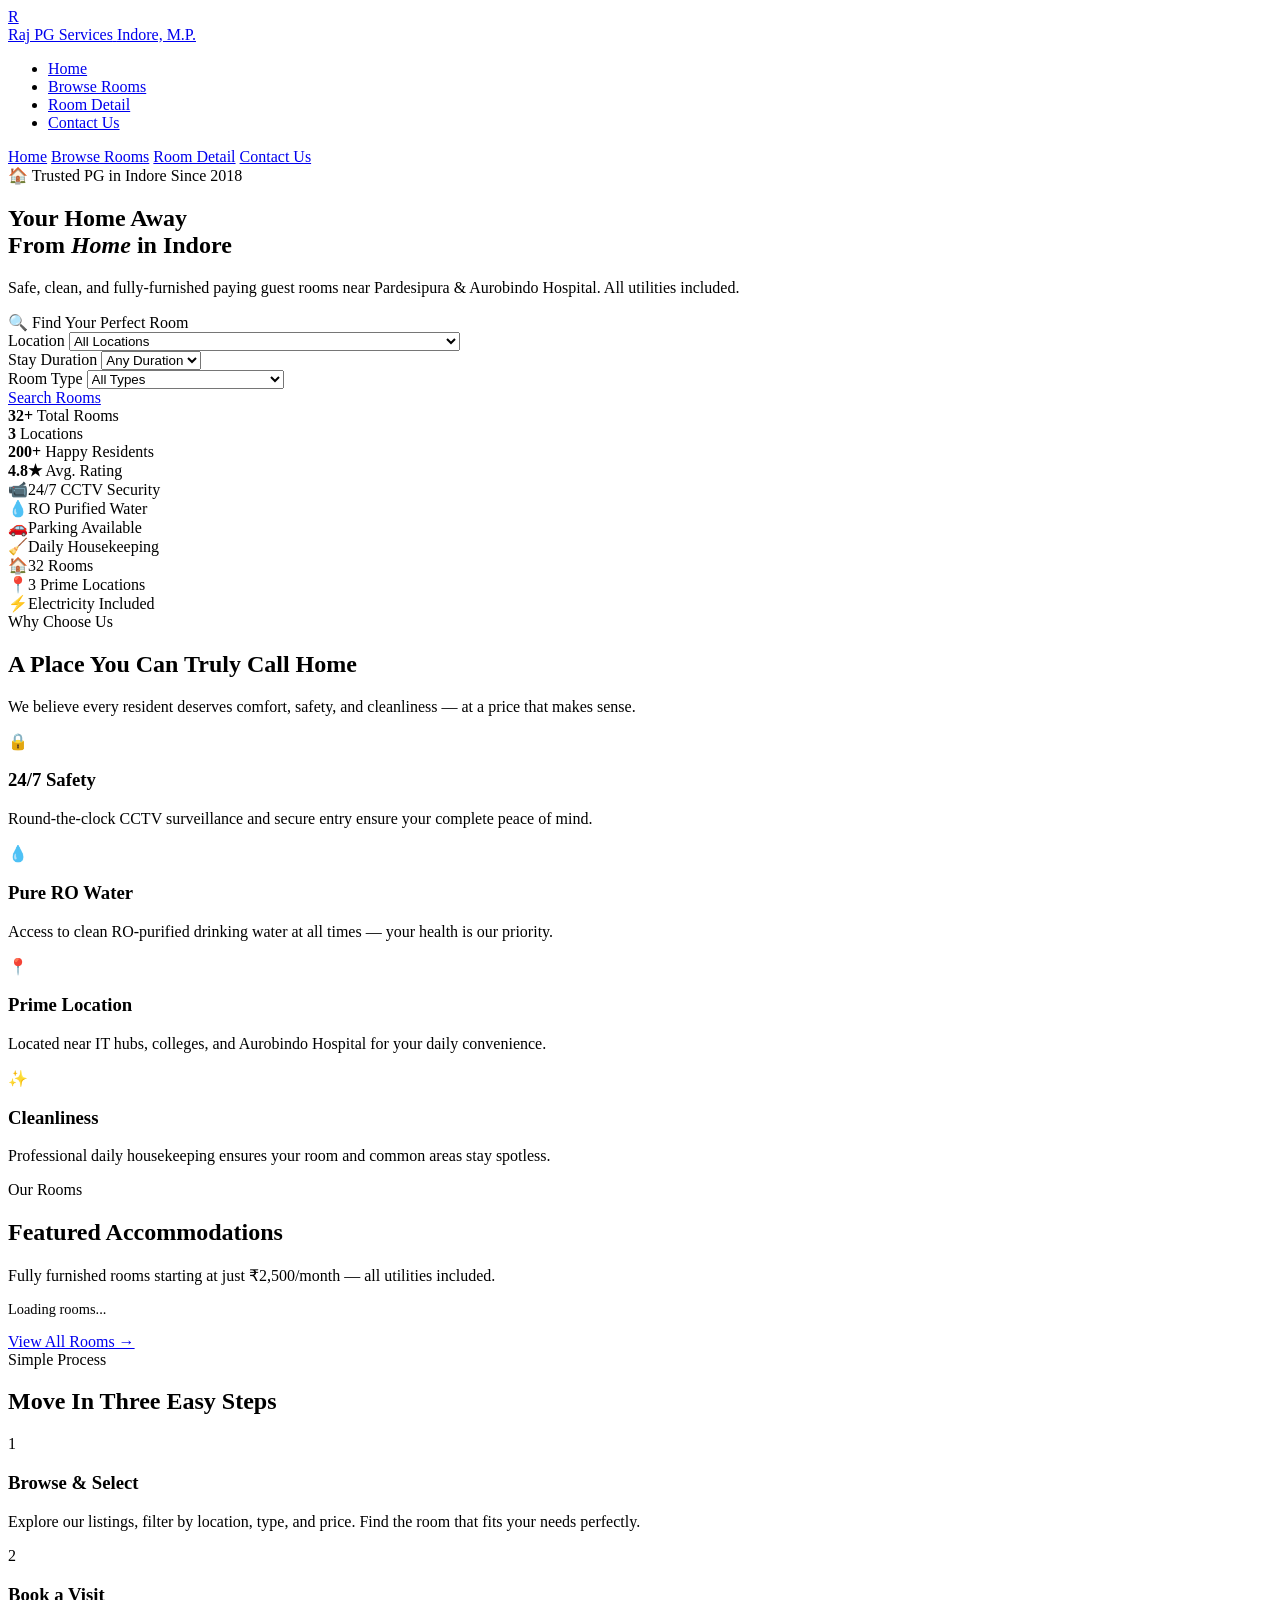
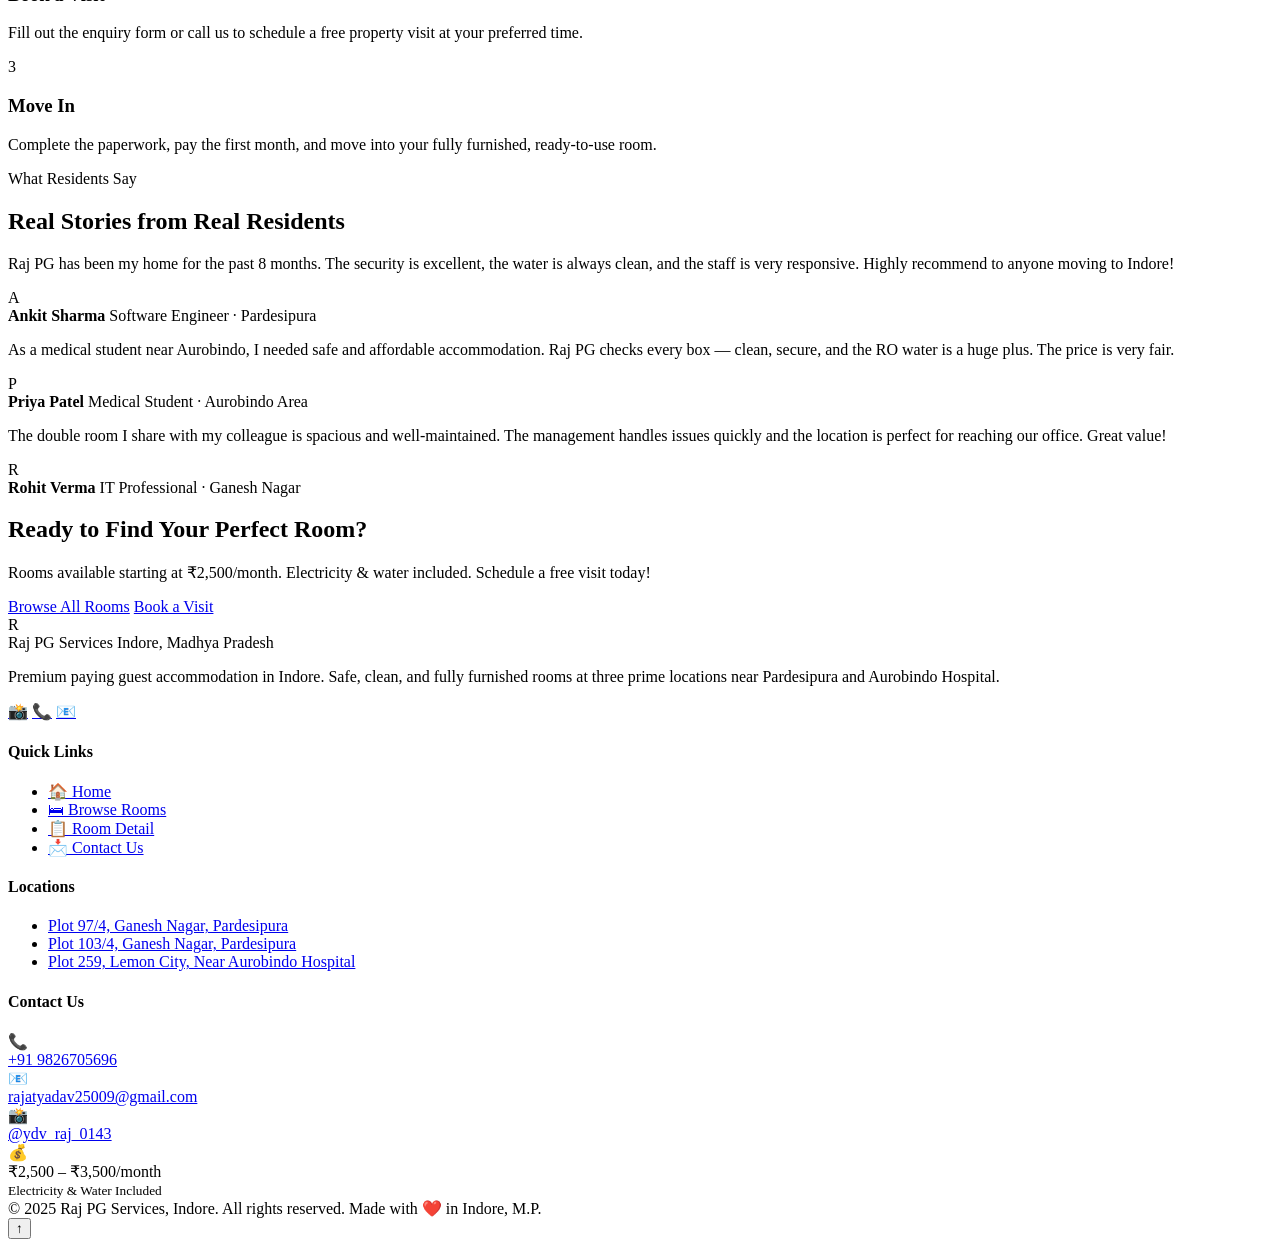
==== index.html @ 55266705 "Add files via upload" ====
<!DOCTYPE html>
<html lang="en">
<head>
  <meta charset="UTF-8">
  <meta name="viewport" content="width=device-width, initial-scale=1.0">
  <meta name="description" content="Raj PG Services — Premium Paying Guest Accommodation in Indore. Safe, clean, and affordable PG rooms near Pardesipura and Aurobindo Hospital. ₹2,500–₹3,500/month.">
  <title>Raj PG Services | Premium PG Accommodation in Indore</title>
  <link rel="stylesheet" href="css/base.css">
  <link rel="stylesheet" href="css/components.css">
  <link rel="stylesheet" href="css/layout.css">
  <link rel="stylesheet" href="css/pages.css">
</head>
<body>

  <!-- ─── NAVBAR ─────────────────────────────── -->
  <nav class="navbar" id="navbar">
    <div class="nav-inner">
      <a href="index.html" class="nav-logo">
        <div class="nav-logo-icon">R</div>
        <div class="nav-logo-text">
          <span>Raj PG Services</span>
          <span>Indore, M.P.</span>
        </div>
      </a>
      <ul class="nav-links">
        <li><a href="index.html">Home</a></li>
        <li><a href="listings.html">Browse Rooms</a></li>
        <li><a href="detail.html">Room Detail</a></li>
        <li><a href="contact.html" class="nav-cta">Contact Us</a></li>
      </ul>
      <div class="hamburger" id="hamburger" aria-label="Toggle menu">
        <span></span>
        <span></span>
        <span></span>
      </div>
    </div>
  </nav>

  <!-- Mobile Nav -->
  <div class="nav-mobile" id="nav-mobile">
    <a href="index.html">Home</a>
    <a href="listings.html">Browse Rooms</a>
    <a href="detail.html">Room Detail</a>
    <a href="contact.html">Contact Us</a>
  </div>

  <!-- ─── HERO ────────────────────────────────── -->
  <section class="hero">
    <div class="container">
      <div class="hero-content">
        <div class="hero-eyebrow">
          <span>🏠</span>
          <span>Trusted PG in Indore Since 2018</span>
        </div>
        <h1>Your Home Away<br>From <em>Home</em> in Indore</h1>
        <p class="hero-subtitle">Safe, clean, and fully-furnished paying guest rooms near Pardesipura &amp; Aurobindo Hospital. All utilities included.</p>

        <!-- Search Box -->
        <div class="hero-search">
          <div class="hero-search-title">🔍 Find Your Perfect Room</div>
          <div class="hero-search-fields">
            <div class="search-field">
              <label for="search-location">Location</label>
              <select id="search-location">
                <option value="">All Locations</option>
                <option value="pardesipura">Plot no.-97/4 Ganesh nagar Pardesipura area, Indore</option>
                <option value="paredesipura">Plot no.-103/4 Ganesh nagar Pardesipura area, Indore</option>
                <option value="aurobindo">Plot no.-259 Lemon city paliya near Aurobindo hospital, Indore</option>
              </select>
            </div>
            <div class="search-field">
              <label for="search-duration">Stay Duration</label>
              <select id="search-duration">
                <option value="">Any Duration</option>
                <option value="1">1 Month</option>
                <option value="3">3 Months</option>
                <option value="6">6 Months</option>
                <option value="12">1 Year</option>
              </select>
            </div>
            <div class="search-field">
              <label for="search-type">Room Type</label>
              <select id="search-type">
                <option value="">All Types</option>
                <option value="single">Single Occupancy — ₹3,500</option>
                <option value="double">Double Occupancy — ₹3,200</option>
                <option value="triple">Triple Sharing — ₹2,800</option>
                <option value="budget">Budget Triple — ₹2,500</option>
              </select>
            </div>
            <a href="listings.html" class="btn btn-primary" id="hero-search-btn">Search Rooms</a>
          </div>
        </div>

        <div class="hero-stats">
          <div class="hero-stat">
            <strong>32+</strong>
            <span>Total Rooms</span>
          </div>
          <div class="hero-stat-sep"></div>
          <div class="hero-stat">
            <strong>3</strong>
            <span>Locations</span>
          </div>
          <div class="hero-stat-sep"></div>
          <div class="hero-stat">
            <strong>200+</strong>
            <span>Happy Residents</span>
          </div>
          <div class="hero-stat-sep"></div>
          <div class="hero-stat">
            <strong>4.8★</strong>
            <span>Avg. Rating</span>
          </div>
        </div>
      </div>
    </div>
  </section>

  <!-- ─── TRUST STRIP ──────────────────────────── -->
  <div class="trust-strip">
    <div class="container">
      <div class="trust-strip-inner">
        <div class="trust-item"><span class="t-icon">📹</span><span>24/7 CCTV Security</span></div>
        <div class="trust-separator"></div>
        <div class="trust-item"><span class="t-icon">💧</span><span>RO Purified Water</span></div>
        <div class="trust-separator"></div>
        <div class="trust-item"><span class="t-icon">🚗</span><span>Parking Available</span></div>
        <div class="trust-separator"></div>
        <div class="trust-item"><span class="t-icon">🧹</span><span>Daily Housekeeping</span></div>
        <div class="trust-separator"></div>
        <div class="trust-item"><span class="t-icon">🏠</span><span>32 Rooms</span></div>
        <div class="trust-separator"></div>
        <div class="trust-item"><span class="t-icon">📍</span><span>3 Prime Locations</span></div>
        <div class="trust-separator"></div>
        <div class="trust-item"><span class="t-icon">⚡</span><span>Electricity Included</span></div>
      </div>
    </div>
  </div>

  <!-- ─── WHY CHOOSE US ─────────────────────────── -->
  <section class="section why-section">
    <div class="container">
      <div class="section-header center">
        <span class="eyebrow">Why Choose Us</span>
        <h2>A Place You Can Truly Call Home</h2>
        <div class="divider center"></div>
        <p>We believe every resident deserves comfort, safety, and cleanliness — at a price that makes sense.</p>
      </div>
      <div class="grid-4">
        <div class="feature-card">
          <div class="feature-card-icon"><span>🔒</span></div>
          <h3>24/7 Safety</h3>
          <p>Round-the-clock CCTV surveillance and secure entry ensure your complete peace of mind.</p>
        </div>
        <div class="feature-card">
          <div class="feature-card-icon"><span>💧</span></div>
          <h3>Pure RO Water</h3>
          <p>Access to clean RO-purified drinking water at all times — your health is our priority.</p>
        </div>
        <div class="feature-card">
          <div class="feature-card-icon"><span>📍</span></div>
          <h3>Prime Location</h3>
          <p>Located near IT hubs, colleges, and Aurobindo Hospital for your daily convenience.</p>
        </div>
        <div class="feature-card">
          <div class="feature-card-icon"><span>✨</span></div>
          <h3>Cleanliness</h3>
          <p>Professional daily housekeeping ensures your room and common areas stay spotless.</p>
        </div>
      </div>
    </div>
  </section>

  <!-- ─── FEATURED ROOMS ────────────────────────── -->
  <section class="section featured-rooms-section">
    <div class="container">
      <div class="section-header">
        <span class="eyebrow">Our Rooms</span>
        <h2>Featured Accommodations</h2>
        <div class="divider"></div>
        <p>Fully furnished rooms starting at just ₹2,500/month — all utilities included.</p>
      </div>
      <div class="grid-auto" id="featured-rooms-grid">
        <!-- Rendered by JS -->
        <p style="color:var(--text-light); font-size:0.9rem;">Loading rooms...</p>
      </div>
      <div class="text-center mt-4">
        <a href="listings.html" class="btn btn-outline">View All Rooms →</a>
      </div>
    </div>
  </section>

  <!-- ─── HOW IT WORKS ──────────────────────────── -->
  <section class="section how-section">
    <div class="container">
      <div class="section-header center">
        <span class="eyebrow">Simple Process</span>
        <h2>Move In Three Easy Steps</h2>
        <div class="divider center"></div>
      </div>
      <div class="steps-grid">
        <div class="step-card">
          <div class="step-number">1</div>
          <h3>Browse &amp; Select</h3>
          <p>Explore our listings, filter by location, type, and price. Find the room that fits your needs perfectly.</p>
        </div>
        <div class="step-card">
          <div class="step-number">2</div>
          <h3>Book a Visit</h3>
          <p>Fill out the enquiry form or call us to schedule a free property visit at your preferred time.</p>
        </div>
        <div class="step-card">
          <div class="step-number">3</div>
          <h3>Move In</h3>
          <p>Complete the paperwork, pay the first month, and move into your fully furnished, ready-to-use room.</p>
        </div>
      </div>
    </div>
  </section>

  <!-- ─── TESTIMONIALS ─────────────────────────── -->
  <section class="section testimonials-section">
    <div class="container">
      <div class="section-header center">
        <span class="eyebrow">What Residents Say</span>
        <h2>Real Stories from Real Residents</h2>
        <div class="divider center"></div>
      </div>
      <div class="grid-3">
        <div class="testimonial-card">
          <p>Raj PG has been my home for the past 8 months. The security is excellent, the water is always clean, and the staff is very responsive. Highly recommend to anyone moving to Indore!</p>
          <div class="testimonial-author">
            <div class="testimonial-avatar">A</div>
            <div class="testimonial-info">
              <strong>Ankit Sharma</strong>
              <span>Software Engineer · Pardesipura</span>
            </div>
          </div>
        </div>
        <div class="testimonial-card">
          <p>As a medical student near Aurobindo, I needed safe and affordable accommodation. Raj PG checks every box — clean, secure, and the RO water is a huge plus. The price is very fair.</p>
          <div class="testimonial-author">
            <div class="testimonial-avatar">P</div>
            <div class="testimonial-info">
              <strong>Priya Patel</strong>
              <span>Medical Student · Aurobindo Area</span>
            </div>
          </div>
        </div>
        <div class="testimonial-card">
          <p>The double room I share with my colleague is spacious and well-maintained. The management handles issues quickly and the location is perfect for reaching our office. Great value!</p>
          <div class="testimonial-author">
            <div class="testimonial-avatar">R</div>
            <div class="testimonial-info">
              <strong>Rohit Verma</strong>
              <span>IT Professional · Ganesh Nagar</span>
            </div>
          </div>
        </div>
      </div>
    </div>
  </section>

  <!-- ─── CTA BANNER ────────────────────────────── -->
  <section class="cta-banner">
    <div class="container" style="position:relative;z-index:1;">
      <h2>Ready to Find Your Perfect Room?</h2>
      <p>Rooms available starting at ₹2,500/month. Electricity &amp; water included. Schedule a free visit today!</p>
      <div class="cta-banner-btns">
        <a href="listings.html" class="btn btn-white">Browse All Rooms</a>
        <a href="contact.html" class="btn btn-outline-white">Book a Visit</a>
      </div>
    </div>
  </section>

  <!-- ─── FOOTER ────────────────────────────────── -->
  <footer class="footer">
    <div class="footer-grid">
      <div class="footer-brand">
        <div class="footer-brand-logo">
          <div class="logo-icon">R</div>
          <div class="logo-text">
            <span>Raj PG Services</span>
            <span>Indore, Madhya Pradesh</span>
          </div>
        </div>
        <p>Premium paying guest accommodation in Indore. Safe, clean, and fully furnished rooms at three prime locations near Pardesipura and Aurobindo Hospital.</p>
        <div class="footer-social">
          <a href="https://www.instagram.com/ydv_raj_0143" target="_blank" rel="noopener" title="Instagram">📸</a>
          <a href="tel:+919826705696" title="Call Us">📞</a>
          <a href="mailto:rajatyadav25009@gmail.com" title="Email Us">📧</a>
        </div>
      </div>

      <div class="footer-col">
        <h4>Quick Links</h4>
        <ul>
          <li><a href="index.html">🏠 Home</a></li>
          <li><a href="listings.html">🛏 Browse Rooms</a></li>
          <li><a href="detail.html">📋 Room Detail</a></li>
          <li><a href="contact.html">📩 Contact Us</a></li>
        </ul>
      </div>

      <div class="footer-col">
        <h4>Locations</h4>
        <ul>
          <li><a href="listings.html">Plot 97/4, Ganesh Nagar, Pardesipura</a></li>
          <li><a href="listings.html">Plot 103/4, Ganesh Nagar, Pardesipura</a></li>
          <li><a href="listings.html">Plot 259, Lemon City, Near Aurobindo Hospital</a></li>
        </ul>
      </div>

      <div class="footer-col">
        <h4>Contact Us</h4>
        <div class="footer-contact-item">
          <span class="icon">📞</span>
          <div>
            <a href="tel:+919826705696">+91 9826705696</a>
          </div>
        </div>
        <div class="footer-contact-item">
          <span class="icon">📧</span>
          <div>
            <a href="mailto:rajatyadav25009@gmail.com">rajatyadav25009@gmail.com</a>
          </div>
        </div>
        <div class="footer-contact-item">
          <span class="icon">📸</span>
          <div>
            <a href="https://www.instagram.com/ydv_raj_0143" target="_blank" rel="noopener">@ydv_raj_0143</a>
          </div>
        </div>
        <div class="footer-contact-item">
          <span class="icon">💰</span>
          <div>
            <span>₹2,500 – ₹3,500/month<br><small>Electricity &amp; Water Included</small></span>
          </div>
        </div>
      </div>
    </div>

    <div class="footer-bottom">
      <div class="footer-bottom-inner">
        <span>© 2025 Raj PG Services, Indore. All rights reserved.</span>
        <span>Made with ❤️ in Indore, M.P.</span>
      </div>
    </div>
  </footer>

  <!-- Scroll to top button -->
  <button id="scrollTopBtn" aria-label="Scroll to top">↑</button>

  <!-- JS -->
  <script src="data/rooms.js"></script>
  <script src="js/utils.js"></script>
  <script src="js/nav.js"></script>
  <script>
    // Render featured rooms (first 6)
    document.addEventListener('DOMContentLoaded', () => {
      const grid = document.getElementById('featured-rooms-grid');
      if (!grid || typeof rooms === 'undefined') return;
      const featured = rooms.slice(0, 6);
      grid.innerHTML = featured.map(room => renderRoomCard(room)).join('');
      // Make cards clickable
      grid.querySelectorAll('.room-card').forEach(card => {
        card.style.cursor = 'pointer';
        card.addEventListener('click', () => {
          window.location.href = 'detail.html?room=' + card.dataset.id;
        });
      });
    });

    // Hero search button
    document.getElementById('hero-search-btn')?.addEventListener('click', (e) => {
      const type = document.getElementById('search-type').value;
      if (type) {
        e.preventDefault();
        window.location.href = 'listings.html';
      }
    });
  </script>
</body>
</html>
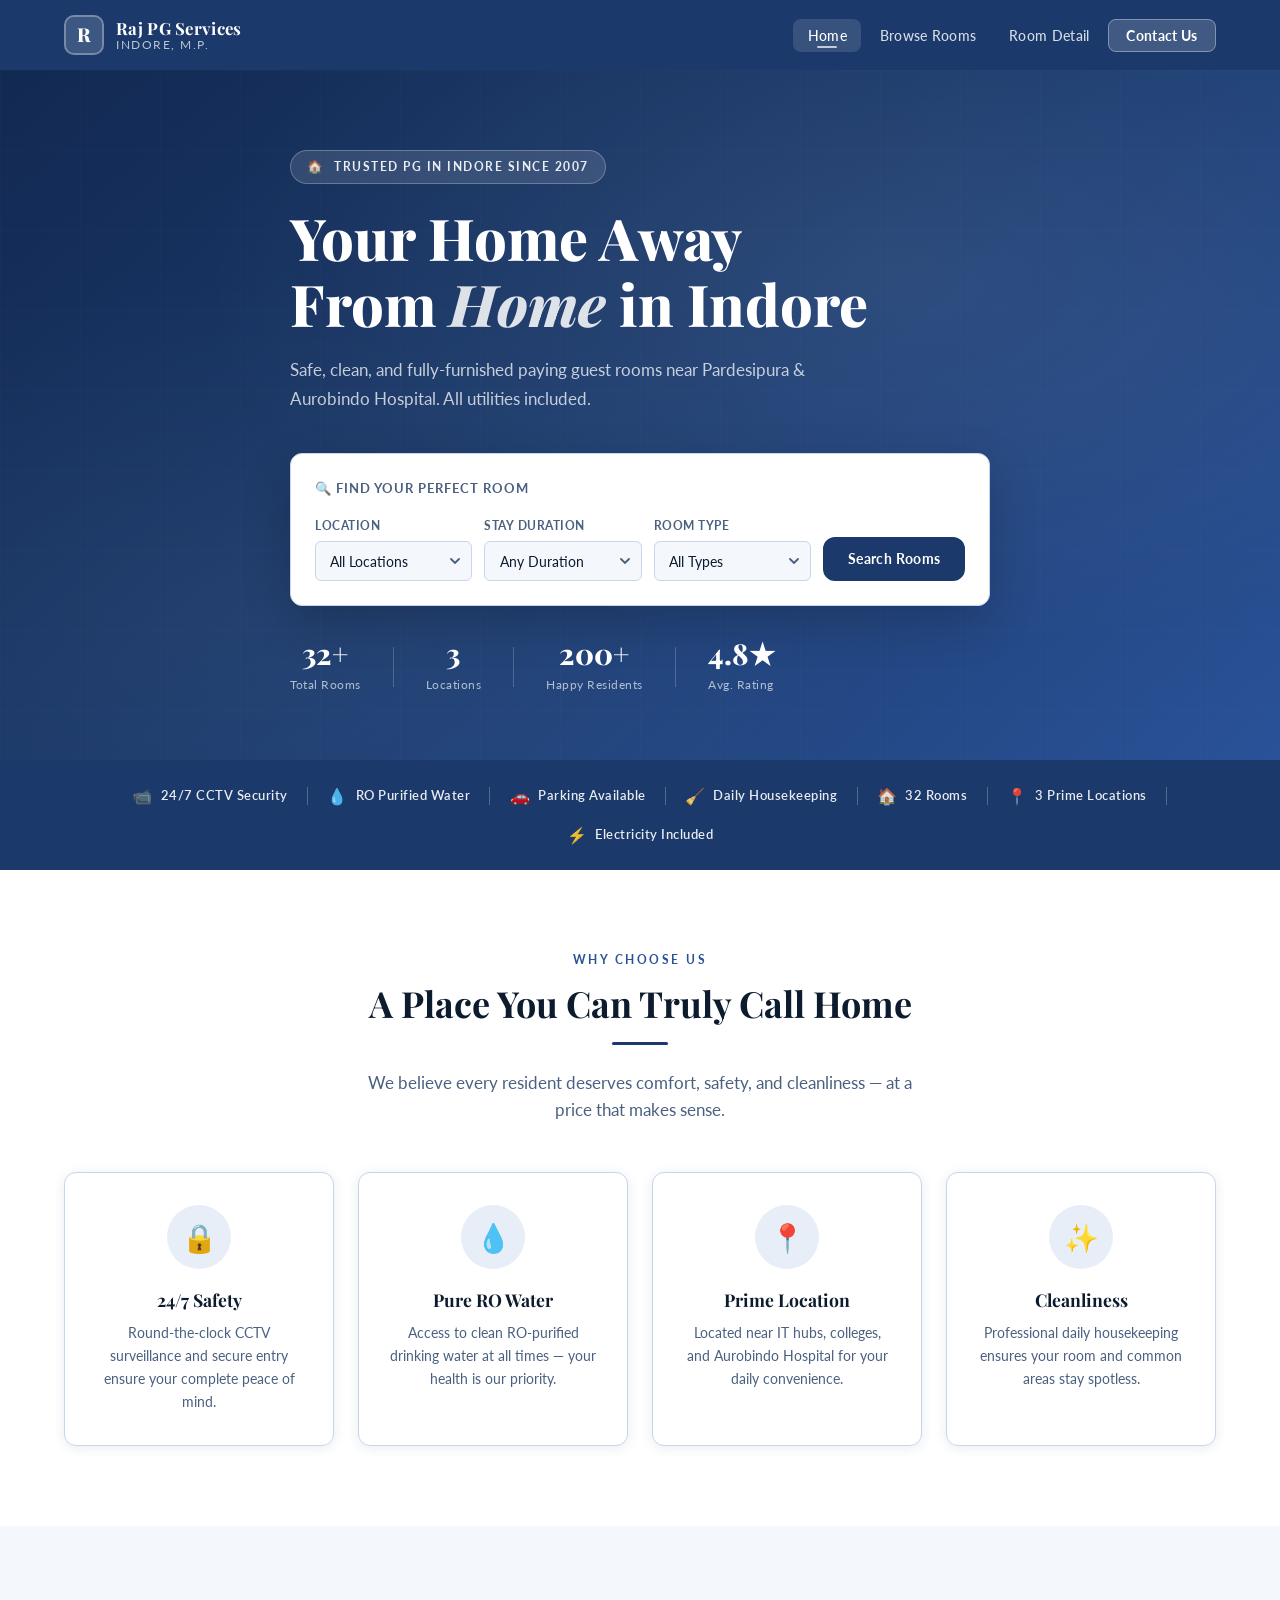
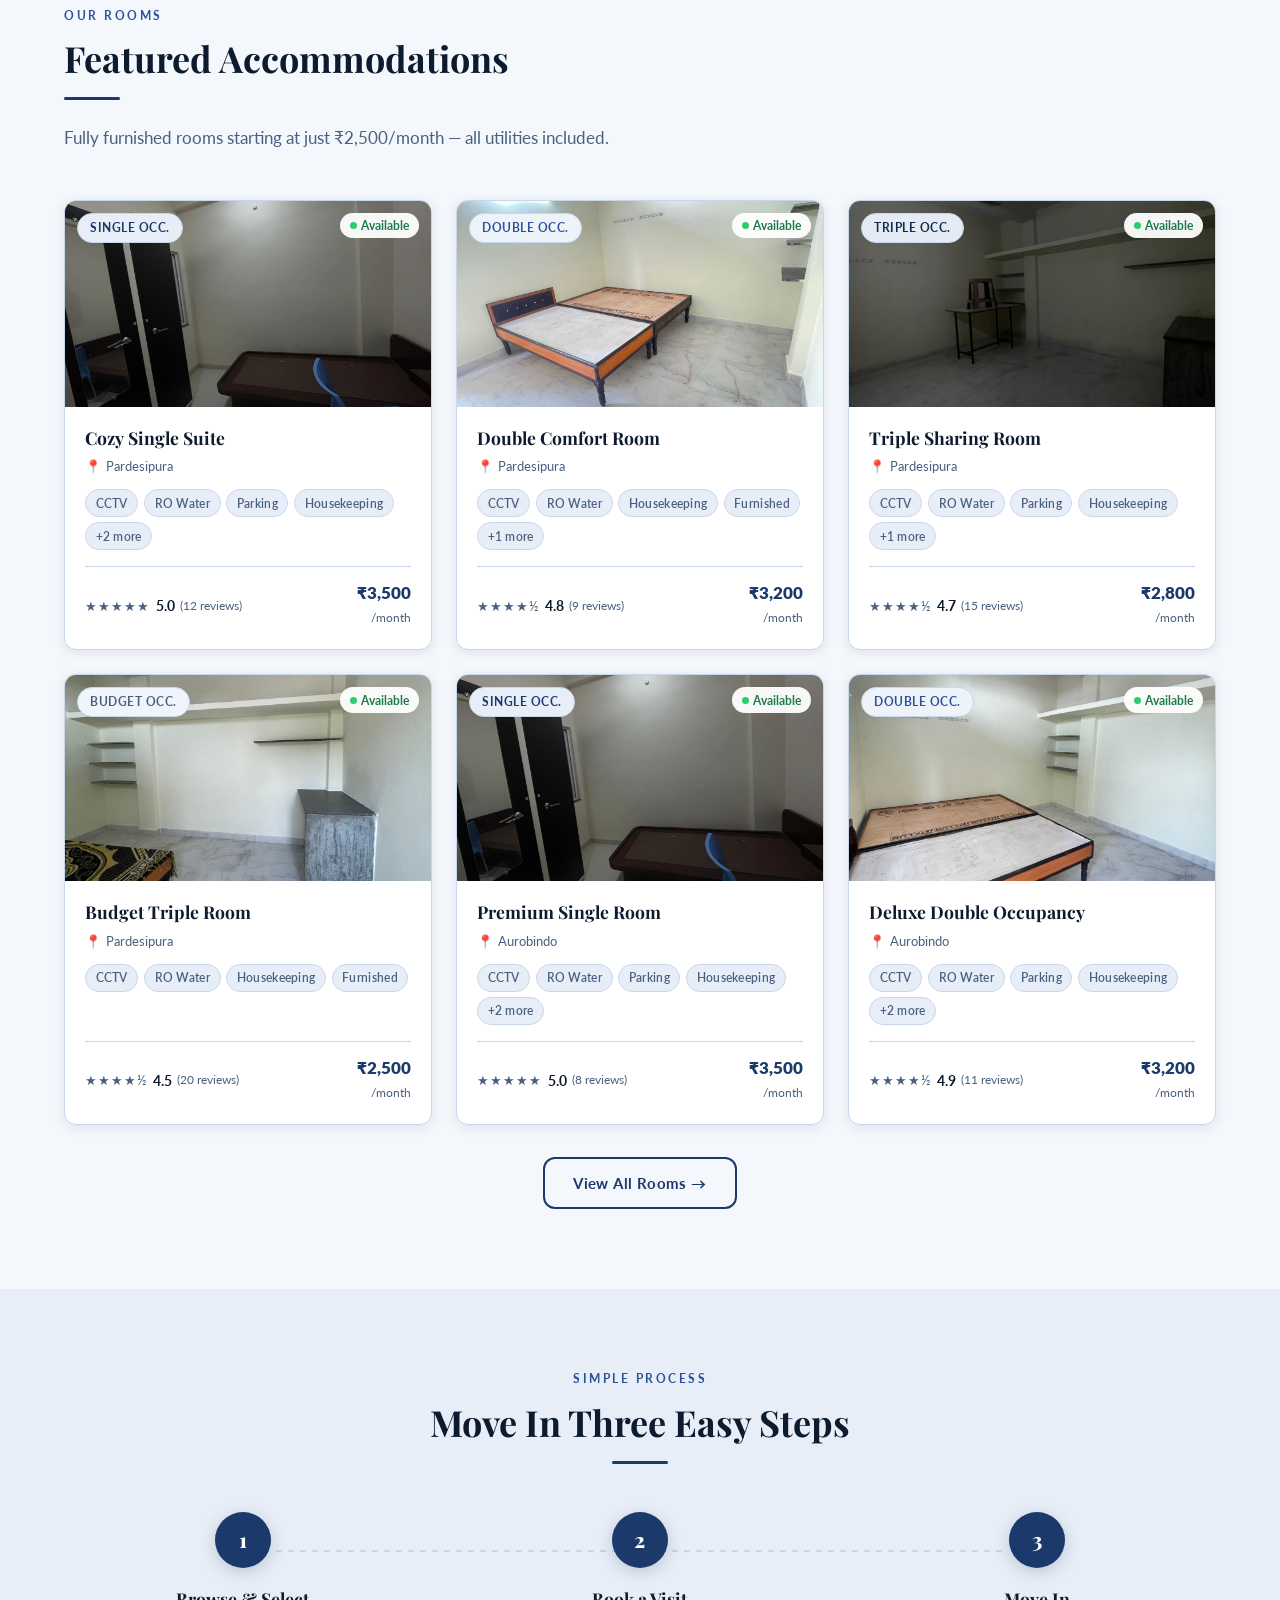
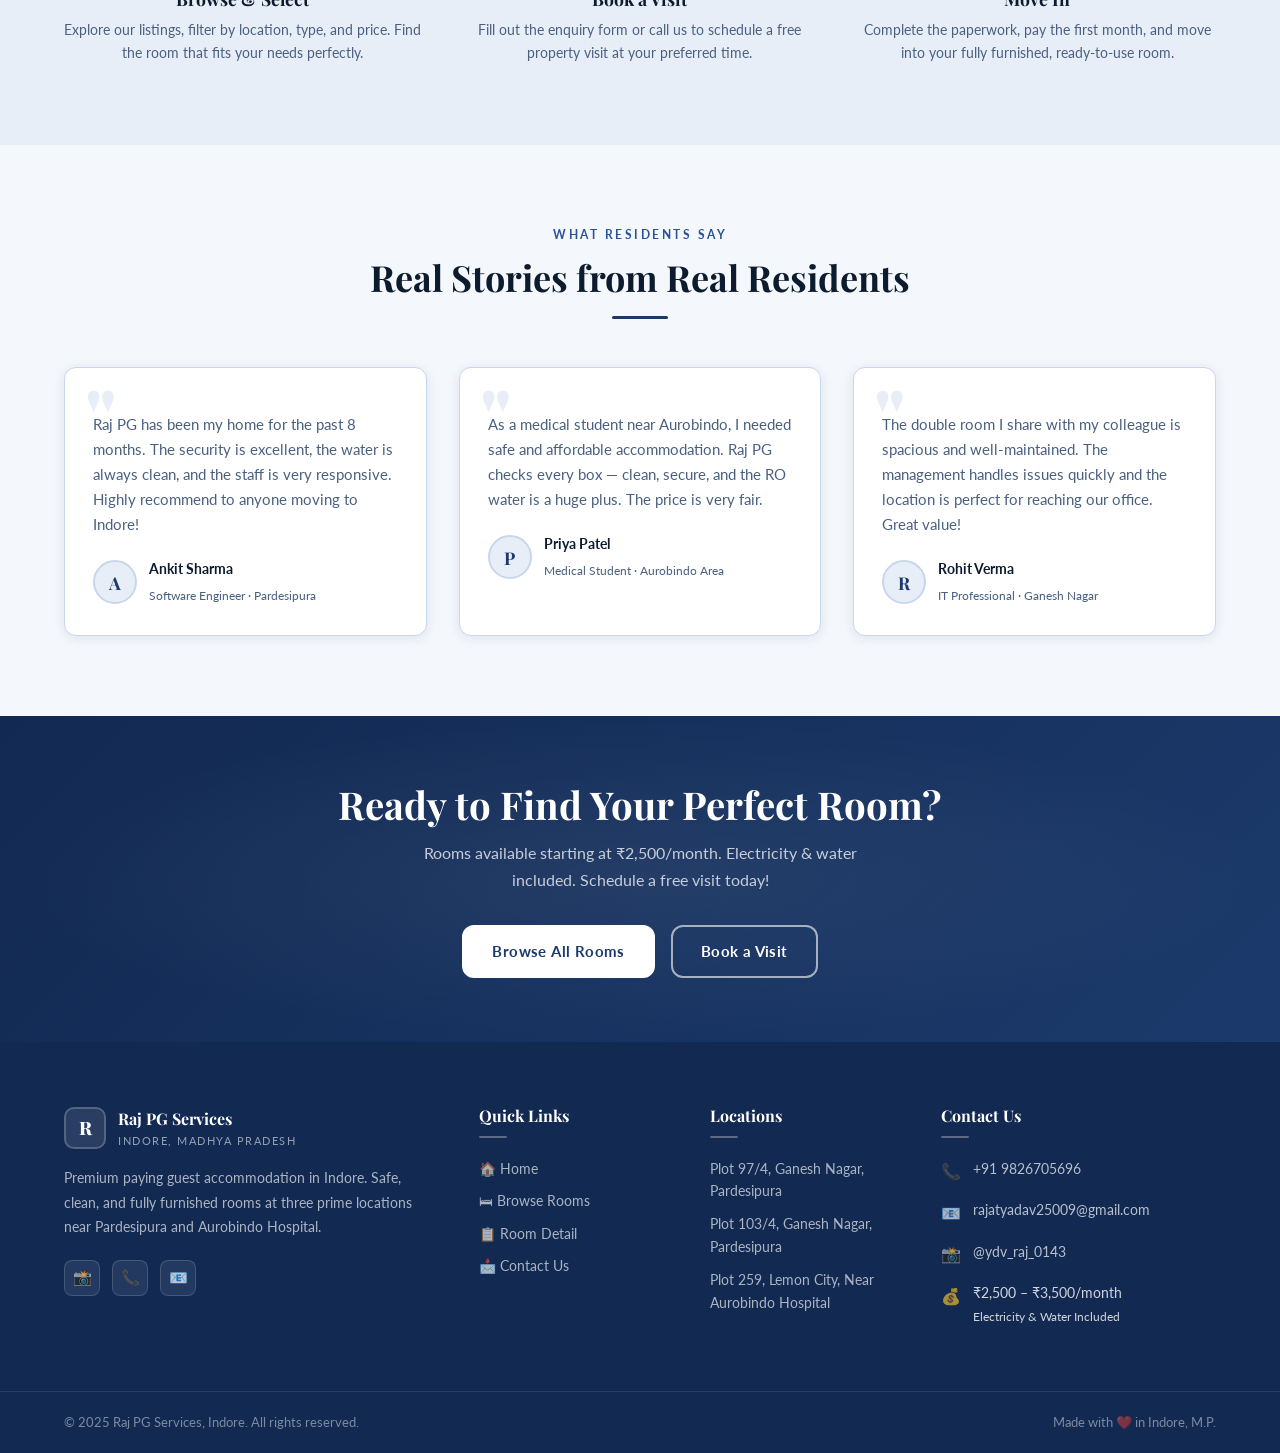
==== commit fc404c1e: "Updated year index.html" ====
--- a/index.html
+++ b/index.html
@@ -50,7 +50,7 @@
       <div class="hero-content">
         <div class="hero-eyebrow">
           <span>🏠</span>
-          <span>Trusted PG in Indore Since 2018</span>
+          <span>Trusted PG in Indore Since 2007</span>
         </div>
         <h1>Your Home Away<br>From <em>Home</em> in Indore</h1>
         <p class="hero-subtitle">Safe, clean, and fully-furnished paying guest rooms near Pardesipura &amp; Aurobindo Hospital. All utilities included.</p>
--- a/css/base.css
+++ b/css/base.css
@@ -0,0 +1,257 @@
+/* ============================================
+   BASE.CSS — Reset, Variables, Typography, Utilities
+   Raj PG Services
+   ============================================ */
+
+/* Google Fonts Import */
+@import url('https://fonts.googleapis.com/css2?family=Playfair+Display:wght@400;500;600;700;800&family=Lato:wght@300;400;500;700;900&display=swap');
+
+/* ─── CSS Variables ─────────────────────────── */
+:root {
+  --bg: #F4F7FB;
+  --accent: #1B3A6B;
+  --accent-dark: #122952;
+  --accent-light: #2A5298;
+  --secondary: #E8EEF7;
+  --text: #0D1B2E;
+  --text-light: #4A6080;
+  --white: #FFFFFF;
+  --border: #C8D6EC;
+  --shadow: rgba(27, 58, 107, 0.10);
+  --shadow-hover: rgba(27, 58, 107, 0.22);
+  --shadow-md: rgba(27, 58, 107, 0.15);
+  --radius: 12px;
+  --radius-sm: 6px;
+  --radius-lg: 20px;
+  --transition: 0.28s cubic-bezier(0.4, 0, 0.2, 1);
+  --font-heading: 'Playfair Display', Georgia, serif;
+  --font-body: 'Lato', 'Helvetica Neue', Arial, sans-serif;
+  --nav-h: 70px;
+}
+
+/* ─── Reset ─────────────────────────────────── */
+*, *::before, *::after {
+  box-sizing: border-box;
+  margin: 0;
+  padding: 0;
+}
+
+html {
+  font-size: 16px;
+  scroll-behavior: smooth;
+  -webkit-text-size-adjust: 100%;
+}
+
+body {
+  font-family: var(--font-body);
+  background-color: var(--bg);
+  color: var(--text);
+  line-height: 1.65;
+  -webkit-font-smoothing: antialiased;
+  -moz-osx-font-smoothing: grayscale;
+}
+
+img {
+  max-width: 100%;
+  height: auto;
+  display: block;
+}
+
+a {
+  color: var(--accent);
+  text-decoration: none;
+  transition: color var(--transition);
+}
+
+a:hover {
+  color: var(--accent-light);
+}
+
+ul {
+  list-style: none;
+}
+
+button {
+  cursor: pointer;
+  font-family: var(--font-body);
+  border: none;
+  outline: none;
+  background: none;
+}
+
+input, select, textarea {
+  font-family: var(--font-body);
+  font-size: 0.95rem;
+}
+
+/* ─── Typography ─────────────────────────────── */
+h1, h2, h3, h4, h5, h6 {
+  font-family: var(--font-heading);
+  color: var(--text);
+  line-height: 1.25;
+  font-weight: 700;
+}
+
+h1 { font-size: clamp(2rem, 5vw, 3.25rem); }
+h2 { font-size: clamp(1.5rem, 3.5vw, 2.25rem); }
+h3 { font-size: clamp(1.2rem, 2.5vw, 1.6rem); }
+h4 { font-size: 1.2rem; }
+h5 { font-size: 1.05rem; }
+h6 { font-size: 0.95rem; }
+
+p {
+  color: var(--text-light);
+  margin-bottom: 1rem;
+}
+
+p:last-child {
+  margin-bottom: 0;
+}
+
+/* ─── Utility Classes ────────────────────────── */
+.text-center { text-align: center; }
+.text-accent { color: var(--accent); }
+.text-white { color: var(--white); }
+.text-light { color: var(--text-light); }
+.font-bold { font-weight: 700; }
+.font-heading { font-family: var(--font-heading); }
+
+.d-flex { display: flex; }
+.d-grid { display: grid; }
+.align-center { align-items: center; }
+.justify-center { justify-content: center; }
+.justify-between { justify-content: space-between; }
+.flex-wrap { flex-wrap: wrap; }
+.gap-1 { gap: 0.5rem; }
+.gap-2 { gap: 1rem; }
+.gap-3 { gap: 1.5rem; }
+
+.mt-1 { margin-top: 0.5rem; }
+.mt-2 { margin-top: 1rem; }
+.mt-3 { margin-top: 1.5rem; }
+.mt-4 { margin-top: 2rem; }
+.mb-1 { margin-bottom: 0.5rem; }
+.mb-2 { margin-bottom: 1rem; }
+.mb-3 { margin-bottom: 1.5rem; }
+.mb-4 { margin-bottom: 2rem; }
+
+.sr-only {
+  position: absolute;
+  width: 1px;
+  height: 1px;
+  padding: 0;
+  margin: -1px;
+  overflow: hidden;
+  clip: rect(0, 0, 0, 0);
+  white-space: nowrap;
+  border: 0;
+}
+
+/* Star Rating */
+.stars {
+  color: #F4C542;
+  font-size: 0.95rem;
+  letter-spacing: 1px;
+}
+
+/* Price tag */
+.price-tag {
+  font-family: var(--font-body);
+  font-weight: 700;
+  font-size: 1.1rem;
+  color: var(--accent);
+}
+
+/* Section label / eyebrow text */
+.eyebrow {
+  font-family: var(--font-body);
+  font-size: 0.78rem;
+  font-weight: 700;
+  letter-spacing: 2.5px;
+  text-transform: uppercase;
+  color: var(--accent-light);
+  display: block;
+  margin-bottom: 0.6rem;
+}
+
+/* Divider line */
+.divider {
+  width: 56px;
+  height: 3px;
+  background: var(--accent);
+  border-radius: 2px;
+  margin: 1rem 0 1.5rem;
+}
+.divider.center {
+  margin: 1rem auto 1.5rem;
+}
+
+/* Badge */
+.badge {
+  display: inline-block;
+  padding: 0.25rem 0.75rem;
+  border-radius: 50px;
+  font-size: 0.75rem;
+  font-weight: 700;
+  letter-spacing: 0.5px;
+  text-transform: uppercase;
+}
+.badge-single  { background: #E8EEF7; color: #1B3A6B; border: 1px solid #C8D6EC; }
+.badge-double  { background: #EEF3FA; color: #2A5298; border: 1px solid #C8D6EC; }
+.badge-triple  { background: #E4EBF5; color: #122952; border: 1px solid #C8D6EC; }
+.badge-budget  { background: #F0F4FB; color: #4A6080; border: 1px solid #C8D6EC; }
+
+/* Available indicator */
+.available-dot {
+  display: inline-flex;
+  align-items: center;
+  gap: 0.4rem;
+  font-size: 0.82rem;
+  font-weight: 600;
+  color: #1a7a4a;
+}
+.available-dot::before {
+  content: '';
+  width: 8px;
+  height: 8px;
+  background: #2ecc71;
+  border-radius: 50%;
+  display: inline-block;
+  animation: pulse-dot 2s infinite;
+}
+
+@keyframes pulse-dot {
+  0%, 100% { opacity: 1; transform: scale(1); }
+  50% { opacity: 0.6; transform: scale(1.3); }
+}
+
+/* Scroll-to-top button */
+#scrollTopBtn {
+  position: fixed;
+  bottom: 2rem;
+  right: 2rem;
+  width: 46px;
+  height: 46px;
+  background: var(--accent);
+  color: var(--white);
+  border-radius: 50%;
+  display: flex;
+  align-items: center;
+  justify-content: center;
+  cursor: pointer;
+  opacity: 0;
+  visibility: hidden;
+  transition: all var(--transition);
+  box-shadow: 0 4px 16px var(--shadow-hover);
+  z-index: 999;
+  border: none;
+  font-size: 1.2rem;
+}
+#scrollTopBtn.visible {
+  opacity: 1;
+  visibility: visible;
+}
+#scrollTopBtn:hover {
+  background: var(--accent-dark);
+  transform: translateY(-2px);
+}
--- a/css/components.css
+++ b/css/components.css
@@ -0,0 +1,761 @@
+/* ============================================
+   COMPONENTS.CSS — Navbar, Cards, Buttons, Badges, Footer
+   Raj PG Services
+   ============================================ */
+
+/* ─── NAVBAR ─────────────────────────────────── */
+.navbar {
+  position: fixed;
+  top: 0;
+  left: 0;
+  right: 0;
+  height: var(--nav-h);
+  background: var(--accent);
+  z-index: 1000;
+  transition: box-shadow var(--transition), background var(--transition);
+}
+
+.navbar.scrolled {
+  box-shadow: 0 3px 24px rgba(27, 58, 107, 0.3);
+  background: var(--accent-dark);
+}
+
+.nav-inner {
+  max-width: 1200px;
+  margin: 0 auto;
+  padding: 0 1.5rem;
+  height: 100%;
+  display: flex;
+  align-items: center;
+  justify-content: space-between;
+}
+
+.nav-logo {
+  display: flex;
+  align-items: center;
+  gap: 0.75rem;
+  text-decoration: none;
+  flex-shrink: 0;
+}
+
+.nav-logo-icon {
+  width: 40px;
+  height: 40px;
+  background: rgba(255,255,255,0.15);
+  border: 2px solid rgba(255,255,255,0.3);
+  border-radius: 10px;
+  display: flex;
+  align-items: center;
+  justify-content: center;
+  font-size: 1.2rem;
+  color: white;
+  font-family: var(--font-heading);
+  font-weight: 800;
+  letter-spacing: -0.5px;
+  flex-shrink: 0;
+}
+
+.nav-logo-text {
+  display: flex;
+  flex-direction: column;
+  line-height: 1.15;
+}
+
+.nav-logo-text span:first-child {
+  font-family: var(--font-heading);
+  font-size: 1.05rem;
+  font-weight: 700;
+  color: var(--white);
+  letter-spacing: 0.3px;
+}
+
+.nav-logo-text span:last-child {
+  font-size: 0.72rem;
+  color: rgba(255,255,255,0.7);
+  font-weight: 400;
+  letter-spacing: 1.5px;
+  text-transform: uppercase;
+}
+
+.nav-links {
+  display: flex;
+  align-items: center;
+  gap: 0.25rem;
+  list-style: none;
+}
+
+.nav-links a {
+  color: rgba(255,255,255,0.82);
+  text-decoration: none;
+  font-size: 0.9rem;
+  font-weight: 500;
+  padding: 0.5rem 0.9rem;
+  border-radius: 8px;
+  transition: all var(--transition);
+  letter-spacing: 0.3px;
+  position: relative;
+}
+
+.nav-links a:hover,
+.nav-links a.active {
+  color: var(--white);
+  background: rgba(255,255,255,0.12);
+}
+
+.nav-links a.active::after {
+  content: '';
+  position: absolute;
+  bottom: 4px;
+  left: 50%;
+  transform: translateX(-50%);
+  width: 20px;
+  height: 2px;
+  background: rgba(255,255,255,0.7);
+  border-radius: 2px;
+}
+
+.nav-cta {
+  background: rgba(255,255,255,0.16) !important;
+  border: 1.5px solid rgba(255,255,255,0.35) !important;
+  color: var(--white) !important;
+  padding: 0.45rem 1.1rem !important;
+  border-radius: 8px !important;
+  font-weight: 700 !important;
+  letter-spacing: 0.5px;
+}
+
+.nav-cta:hover {
+  background: rgba(255,255,255,0.28) !important;
+}
+
+/* Hamburger */
+.hamburger {
+  display: none;
+  flex-direction: column;
+  justify-content: center;
+  gap: 5px;
+  width: 40px;
+  height: 40px;
+  cursor: pointer;
+  padding: 6px;
+  border-radius: 8px;
+  transition: background var(--transition);
+}
+
+.hamburger:hover {
+  background: rgba(255,255,255,0.12);
+}
+
+.hamburger span {
+  display: block;
+  width: 22px;
+  height: 2px;
+  background: var(--white);
+  border-radius: 2px;
+  transition: all var(--transition);
+}
+
+.hamburger.open span:nth-child(1) {
+  transform: translateY(7px) rotate(45deg);
+}
+.hamburger.open span:nth-child(2) {
+  opacity: 0;
+  transform: scaleX(0);
+}
+.hamburger.open span:nth-child(3) {
+  transform: translateY(-7px) rotate(-45deg);
+}
+
+/* Mobile nav */
+.nav-mobile {
+  display: none;
+  position: fixed;
+  top: var(--nav-h);
+  left: 0;
+  right: 0;
+  background: var(--accent-dark);
+  padding: 1rem 0;
+  box-shadow: 0 8px 24px rgba(0,0,0,0.2);
+  z-index: 999;
+  transform: translateY(-10px);
+  opacity: 0;
+  transition: all var(--transition);
+  pointer-events: none;
+}
+
+.nav-mobile.open {
+  transform: translateY(0);
+  opacity: 1;
+  pointer-events: all;
+}
+
+.nav-mobile a {
+  display: block;
+  color: rgba(255,255,255,0.85);
+  padding: 0.9rem 1.5rem;
+  font-size: 0.95rem;
+  font-weight: 500;
+  border-bottom: 1px solid rgba(255,255,255,0.07);
+  transition: all var(--transition);
+}
+
+.nav-mobile a:last-child {
+  border-bottom: none;
+}
+
+.nav-mobile a:hover,
+.nav-mobile a.active {
+  color: var(--white);
+  background: rgba(255,255,255,0.08);
+  padding-left: 2rem;
+}
+
+/* ─── BUTTONS ────────────────────────────────── */
+.btn {
+  display: inline-flex;
+  align-items: center;
+  justify-content: center;
+  gap: 0.5rem;
+  padding: 0.75rem 1.75rem;
+  border-radius: var(--radius);
+  font-size: 0.92rem;
+  font-weight: 700;
+  letter-spacing: 0.4px;
+  transition: all var(--transition);
+  cursor: pointer;
+  border: 2px solid transparent;
+  text-decoration: none;
+  white-space: nowrap;
+}
+
+.btn-primary {
+  background: var(--accent);
+  color: var(--white);
+  border-color: var(--accent);
+}
+
+.btn-primary:hover {
+  background: var(--accent-dark);
+  border-color: var(--accent-dark);
+  color: var(--white);
+  transform: translateY(-2px);
+  box-shadow: 0 6px 20px var(--shadow-hover);
+}
+
+.btn-outline {
+  background: transparent;
+  color: var(--accent);
+  border-color: var(--accent);
+}
+
+.btn-outline:hover {
+  background: var(--accent);
+  color: var(--white);
+  transform: translateY(-2px);
+  box-shadow: 0 6px 20px var(--shadow-hover);
+}
+
+.btn-white {
+  background: var(--white);
+  color: var(--accent);
+  border-color: var(--white);
+  font-weight: 700;
+}
+
+.btn-white:hover {
+  background: var(--secondary);
+  border-color: var(--secondary);
+  color: var(--accent-dark);
+  transform: translateY(-2px);
+}
+
+.btn-outline-white {
+  background: transparent;
+  color: var(--white);
+  border-color: rgba(255,255,255,0.6);
+}
+
+.btn-outline-white:hover {
+  background: rgba(255,255,255,0.12);
+  border-color: var(--white);
+  color: var(--white);
+}
+
+.btn-sm {
+  padding: 0.5rem 1.1rem;
+  font-size: 0.85rem;
+}
+
+.btn-lg {
+  padding: 1rem 2.2rem;
+  font-size: 1rem;
+}
+
+.btn-block {
+  display: flex;
+  width: 100%;
+}
+
+/* ─── ROOM CARDS ─────────────────────────────── */
+.room-card {
+  background: var(--white);
+  border-radius: var(--radius);
+  overflow: hidden;
+  box-shadow: 0 2px 12px var(--shadow);
+  transition: all var(--transition);
+  display: flex;
+  flex-direction: column;
+  border: 1px solid var(--border);
+}
+
+.room-card:hover {
+  box-shadow: 0 8px 32px var(--shadow-hover);
+  transform: translateY(-4px);
+  border-color: var(--accent);
+}
+
+.room-card-img {
+  position: relative;
+  overflow: hidden;
+  aspect-ratio: 16/9;
+  background: var(--secondary);
+  flex-shrink: 0;
+}
+
+.room-card-img img {
+  width: 100%;
+  height: 100%;
+  object-fit: cover;
+  transition: transform 0.4s ease;
+}
+
+.room-card:hover .room-card-img img {
+  transform: scale(1.04);
+}
+
+.room-card-badge {
+  position: absolute;
+  top: 0.75rem;
+  left: 0.75rem;
+}
+
+.room-card-avail {
+  position: absolute;
+  top: 0.75rem;
+  right: 0.75rem;
+  background: rgba(255,255,255,0.95);
+  border-radius: 50px;
+  padding: 0.2rem 0.6rem;
+  font-size: 0.72rem;
+  font-weight: 700;
+  color: #1a7a4a;
+  display: flex;
+  align-items: center;
+  gap: 0.3rem;
+}
+
+.room-card-avail::before {
+  content: '';
+  width: 7px;
+  height: 7px;
+  background: #2ecc71;
+  border-radius: 50%;
+  display: block;
+  animation: pulse-dot 2s infinite;
+}
+
+.room-card-body {
+  padding: 1.25rem;
+  display: flex;
+  flex-direction: column;
+  flex: 1;
+}
+
+.room-card-title {
+  font-family: var(--font-heading);
+  font-size: 1.1rem;
+  font-weight: 700;
+  color: var(--text);
+  margin-bottom: 0.4rem;
+  line-height: 1.3;
+}
+
+.room-card-location {
+  font-size: 0.82rem;
+  color: var(--text-light);
+  margin-bottom: 0.75rem;
+  display: flex;
+  align-items: center;
+  gap: 0.3rem;
+}
+
+.room-card-amenities {
+  display: flex;
+  flex-wrap: wrap;
+  gap: 0.35rem;
+  margin-bottom: 1rem;
+}
+
+.amenity-pill {
+  background: var(--secondary);
+  color: var(--text-light);
+  font-size: 0.72rem;
+  font-weight: 600;
+  padding: 0.2rem 0.6rem;
+  border-radius: 50px;
+  border: 1px solid var(--border);
+  letter-spacing: 0.3px;
+}
+
+.room-card-footer {
+  display: flex;
+  align-items: center;
+  justify-content: space-between;
+  margin-top: auto;
+  padding-top: 1rem;
+  border-top: 1px solid var(--border);
+}
+
+.room-card-rating {
+  display: flex;
+  align-items: center;
+  gap: 0.35rem;
+  font-size: 0.85rem;
+}
+
+.room-card-rating .stars {
+  font-size: 0.8rem;
+}
+
+.room-card-rating strong {
+  font-weight: 700;
+  color: var(--text);
+  font-size: 0.9rem;
+}
+
+.room-card-rating span {
+  color: var(--text-light);
+  font-size: 0.78rem;
+}
+
+.room-card-price {
+  text-align: right;
+}
+
+.room-card-price .price-main {
+  font-family: var(--font-body);
+  font-size: 1.05rem;
+  font-weight: 800;
+  color: var(--accent);
+  display: block;
+  line-height: 1.2;
+}
+
+.room-card-price .price-label {
+  font-size: 0.72rem;
+  color: var(--text-light);
+}
+
+/* ─── FEATURE CARDS ──────────────────────────── */
+.feature-card {
+  background: var(--white);
+  border-radius: var(--radius);
+  padding: 2rem 1.75rem;
+  text-align: center;
+  box-shadow: 0 2px 12px var(--shadow);
+  border: 1px solid var(--border);
+  transition: all var(--transition);
+}
+
+.feature-card:hover {
+  transform: translateY(-5px);
+  box-shadow: 0 10px 32px var(--shadow-hover);
+  border-color: var(--accent);
+}
+
+.feature-card-icon {
+  width: 64px;
+  height: 64px;
+  background: var(--secondary);
+  border-radius: 50%;
+  display: flex;
+  align-items: center;
+  justify-content: center;
+  margin: 0 auto 1.25rem;
+  font-size: 1.75rem;
+  transition: background var(--transition);
+}
+
+.feature-card:hover .feature-card-icon {
+  background: var(--accent);
+}
+
+.feature-card:hover .feature-card-icon span {
+  filter: brightness(10);
+}
+
+.feature-card h3 {
+  font-size: 1.1rem;
+  margin-bottom: 0.6rem;
+  color: var(--text);
+}
+
+.feature-card p {
+  font-size: 0.9rem;
+  color: var(--text-light);
+  line-height: 1.6;
+  margin: 0;
+}
+
+/* ─── TESTIMONIAL CARDS ──────────────────────── */
+.testimonial-card {
+  background: var(--white);
+  border-radius: var(--radius);
+  padding: 1.75rem;
+  box-shadow: 0 2px 12px var(--shadow);
+  border: 1px solid var(--border);
+  position: relative;
+  transition: all var(--transition);
+}
+
+.testimonial-card:hover {
+  transform: translateY(-4px);
+  box-shadow: 0 8px 28px var(--shadow-hover);
+}
+
+.testimonial-card::before {
+  content: '"';
+  font-family: var(--font-heading);
+  font-size: 5rem;
+  color: var(--secondary);
+  position: absolute;
+  top: 0.5rem;
+  left: 1.25rem;
+  line-height: 1;
+  font-weight: 800;
+}
+
+.testimonial-card p {
+  font-size: 0.92rem;
+  color: var(--text-light);
+  line-height: 1.7;
+  position: relative;
+  z-index: 1;
+  margin-bottom: 1.25rem;
+  padding-top: 1rem;
+}
+
+.testimonial-author {
+  display: flex;
+  align-items: center;
+  gap: 0.75rem;
+}
+
+.testimonial-avatar {
+  width: 44px;
+  height: 44px;
+  border-radius: 50%;
+  background: var(--secondary);
+  border: 2px solid var(--border);
+  display: flex;
+  align-items: center;
+  justify-content: center;
+  font-family: var(--font-heading);
+  font-size: 1.1rem;
+  font-weight: 700;
+  color: var(--accent);
+  flex-shrink: 0;
+}
+
+.testimonial-info strong {
+  display: block;
+  font-size: 0.9rem;
+  font-weight: 700;
+  color: var(--text);
+}
+
+.testimonial-info span {
+  font-size: 0.78rem;
+  color: var(--text-light);
+}
+
+/* ─── FOOTER ─────────────────────────────────── */
+.footer {
+  background: var(--accent-dark);
+  color: rgba(255,255,255,0.8);
+  padding: 4rem 0 0;
+}
+
+.footer-grid {
+  max-width: 1200px;
+  margin: 0 auto;
+  padding: 0 1.5rem;
+  display: grid;
+  grid-template-columns: 2fr 1fr 1fr 1.5fr;
+  gap: 3rem;
+}
+
+.footer-brand p {
+  font-size: 0.9rem;
+  color: rgba(255,255,255,0.65);
+  line-height: 1.7;
+  margin: 1rem 0 1.25rem;
+}
+
+.footer-brand-logo {
+  display: flex;
+  align-items: center;
+  gap: 0.75rem;
+  margin-bottom: 0.5rem;
+}
+
+.footer-brand-logo .logo-icon {
+  width: 42px;
+  height: 42px;
+  background: rgba(255,255,255,0.1);
+  border: 2px solid rgba(255,255,255,0.2);
+  border-radius: 10px;
+  display: flex;
+  align-items: center;
+  justify-content: center;
+  font-family: var(--font-heading);
+  font-size: 1.15rem;
+  font-weight: 800;
+  color: var(--white);
+}
+
+.footer-brand-logo .logo-text span:first-child {
+  display: block;
+  font-family: var(--font-heading);
+  font-size: 1rem;
+  font-weight: 700;
+  color: var(--white);
+}
+
+.footer-brand-logo .logo-text span:last-child {
+  display: block;
+  font-size: 0.7rem;
+  color: rgba(255,255,255,0.55);
+  letter-spacing: 1.5px;
+  text-transform: uppercase;
+}
+
+.footer-social {
+  display: flex;
+  gap: 0.75rem;
+}
+
+.footer-social a {
+  width: 36px;
+  height: 36px;
+  border-radius: 8px;
+  background: rgba(255,255,255,0.08);
+  border: 1px solid rgba(255,255,255,0.15);
+  display: flex;
+  align-items: center;
+  justify-content: center;
+  color: rgba(255,255,255,0.7);
+  font-size: 0.95rem;
+  transition: all var(--transition);
+  text-decoration: none;
+}
+
+.footer-social a:hover {
+  background: rgba(255,255,255,0.18);
+  color: var(--white);
+  transform: translateY(-2px);
+}
+
+.footer-col h4 {
+  font-family: var(--font-heading);
+  font-size: 1rem;
+  font-weight: 700;
+  color: var(--white);
+  margin-bottom: 1.25rem;
+  position: relative;
+  padding-bottom: 0.75rem;
+}
+
+.footer-col h4::after {
+  content: '';
+  position: absolute;
+  bottom: 0;
+  left: 0;
+  width: 28px;
+  height: 2px;
+  background: rgba(255,255,255,0.3);
+  border-radius: 2px;
+}
+
+.footer-col ul li {
+  margin-bottom: 0.6rem;
+}
+
+.footer-col ul li a {
+  color: rgba(255,255,255,0.65);
+  font-size: 0.87rem;
+  transition: all var(--transition);
+  display: flex;
+  align-items: center;
+  gap: 0.4rem;
+  text-decoration: none;
+}
+
+.footer-col ul li a:hover {
+  color: var(--white);
+  padding-left: 4px;
+}
+
+.footer-contact-item {
+  display: flex;
+  align-items: flex-start;
+  gap: 0.75rem;
+  margin-bottom: 0.9rem;
+  font-size: 0.87rem;
+}
+
+.footer-contact-item .icon {
+  font-size: 1rem;
+  flex-shrink: 0;
+  margin-top: 0.05rem;
+  opacity: 0.8;
+}
+
+.footer-contact-item a {
+  color: rgba(255,255,255,0.7);
+  text-decoration: none;
+  transition: color var(--transition);
+}
+
+.footer-contact-item a:hover {
+  color: var(--white);
+}
+
+.footer-bottom {
+  margin-top: 3rem;
+  padding: 1.25rem 0;
+  border-top: 1px solid rgba(255,255,255,0.1);
+}
+
+.footer-bottom-inner {
+  max-width: 1200px;
+  margin: 0 auto;
+  padding: 0 1.5rem;
+  display: flex;
+  align-items: center;
+  justify-content: space-between;
+  font-size: 0.82rem;
+  color: rgba(255,255,255,0.45);
+  flex-wrap: wrap;
+  gap: 0.5rem;
+}
+
+.footer-bottom-inner a {
+  color: rgba(255,255,255,0.55);
+  transition: color var(--transition);
+  text-decoration: none;
+}
+
+.footer-bottom-inner a:hover {
+  color: rgba(255,255,255,0.85);
+}
--- a/css/layout.css
+++ b/css/layout.css
@@ -0,0 +1,459 @@
+/* ============================================
+   LAYOUT.CSS — Grid, Section Wrappers, Banners, Responsive
+   Raj PG Services
+   ============================================ */
+
+/* ─── BODY OFFSET ─────────────────────────────── */
+body {
+  padding-top: var(--nav-h);
+}
+
+/* ─── CONTAINER ───────────────────────────────── */
+.container {
+  max-width: 1200px;
+  margin: 0 auto;
+  padding: 0 1.5rem;
+}
+
+.container-sm {
+  max-width: 780px;
+  margin: 0 auto;
+  padding: 0 1.5rem;
+}
+
+.container-lg {
+  max-width: 1400px;
+  margin: 0 auto;
+  padding: 0 1.5rem;
+}
+
+/* ─── SECTION ─────────────────────────────────── */
+.section {
+  padding: 5rem 0;
+}
+
+.section-sm {
+  padding: 3rem 0;
+}
+
+.section-lg {
+  padding: 7rem 0;
+}
+
+.section-header {
+  margin-bottom: 3rem;
+}
+
+.section-header.center {
+  text-align: center;
+}
+
+.section-header h2 {
+  margin-bottom: 0.75rem;
+}
+
+.section-header p {
+  font-size: 1.05rem;
+  max-width: 560px;
+}
+
+.section-header.center p {
+  margin: 0 auto;
+}
+
+/* ─── PAGE BANNER ─────────────────────────────── */
+.page-banner {
+  background: linear-gradient(135deg, var(--accent-dark) 0%, var(--accent) 50%, var(--accent-light) 100%);
+  padding: 3.5rem 0;
+  position: relative;
+  overflow: hidden;
+}
+
+.page-banner::before {
+  content: '';
+  position: absolute;
+  inset: 0;
+  background:
+    radial-gradient(ellipse at 80% 50%, rgba(255,255,255,0.06) 0%, transparent 60%),
+    url("data:image/svg+xml,%3Csvg width='60' height='60' xmlns='http://www.w3.org/2000/svg'%3E%3Cg fill='none' fill-rule='evenodd'%3E%3Cg fill='%23ffffff' fill-opacity='0.03'%3E%3Crect x='0' y='0' width='2' height='60'/%3E%3Crect x='0' y='0' width='60' height='2'/%3E%3C/g%3E%3C/g%3E%3C/svg%3E");
+  pointer-events: none;
+}
+
+.page-banner-content {
+  position: relative;
+  z-index: 1;
+}
+
+.page-banner h1 {
+  color: var(--white);
+  font-size: clamp(1.6rem, 4vw, 2.5rem);
+  margin-bottom: 0.5rem;
+}
+
+.page-banner p {
+  color: rgba(255,255,255,0.75);
+  font-size: 1rem;
+  margin: 0;
+}
+
+.breadcrumb {
+  display: flex;
+  align-items: center;
+  gap: 0.5rem;
+  font-size: 0.82rem;
+  color: rgba(255,255,255,0.6);
+  margin-bottom: 0.75rem;
+}
+
+.breadcrumb a {
+  color: rgba(255,255,255,0.7);
+  text-decoration: none;
+  transition: color var(--transition);
+}
+
+.breadcrumb a:hover {
+  color: var(--white);
+}
+
+.breadcrumb span {
+  color: rgba(255,255,255,0.4);
+}
+
+/* ─── GRIDS ───────────────────────────────────── */
+.grid-2 {
+  display: grid;
+  grid-template-columns: repeat(2, 1fr);
+  gap: 2rem;
+}
+
+.grid-3 {
+  display: grid;
+  grid-template-columns: repeat(3, 1fr);
+  gap: 2rem;
+}
+
+.grid-4 {
+  display: grid;
+  grid-template-columns: repeat(4, 1fr);
+  gap: 1.5rem;
+}
+
+.grid-auto {
+  display: grid;
+  grid-template-columns: repeat(auto-fill, minmax(300px, 1fr));
+  gap: 1.5rem;
+}
+
+/* ─── TRUST STRIP ─────────────────────────────── */
+.trust-strip {
+  background: var(--accent);
+  padding: 1rem 0;
+}
+
+.trust-strip-inner {
+  display: flex;
+  align-items: center;
+  justify-content: center;
+  flex-wrap: wrap;
+  gap: 0;
+}
+
+.trust-item {
+  display: flex;
+  align-items: center;
+  gap: 0.5rem;
+  color: rgba(255,255,255,0.9);
+  font-size: 0.82rem;
+  font-weight: 600;
+  letter-spacing: 0.5px;
+  padding: 0.4rem 1.2rem;
+  white-space: nowrap;
+}
+
+.trust-item .t-icon {
+  font-size: 1rem;
+}
+
+.trust-separator {
+  width: 1px;
+  height: 18px;
+  background: rgba(255,255,255,0.25);
+}
+
+/* ─── STEP CARDS (How it Works) ───────────────── */
+.steps-grid {
+  display: grid;
+  grid-template-columns: repeat(3, 1fr);
+  gap: 2.5rem;
+  position: relative;
+}
+
+.steps-grid::before {
+  content: '';
+  position: absolute;
+  top: 38px;
+  left: calc(16.66% + 1.25rem);
+  right: calc(16.66% + 1.25rem);
+  height: 2px;
+  background: repeating-linear-gradient(to right, var(--border) 0, var(--border) 6px, transparent 6px, transparent 12px);
+}
+
+.step-card {
+  text-align: center;
+  position: relative;
+}
+
+.step-number {
+  width: 56px;
+  height: 56px;
+  background: var(--accent);
+  border-radius: 50%;
+  display: flex;
+  align-items: center;
+  justify-content: center;
+  margin: 0 auto 1.25rem;
+  font-family: var(--font-heading);
+  font-size: 1.3rem;
+  font-weight: 800;
+  color: var(--white);
+  position: relative;
+  z-index: 1;
+  box-shadow: 0 4px 16px var(--shadow-hover);
+}
+
+.step-card h3 {
+  font-size: 1.1rem;
+  margin-bottom: 0.5rem;
+}
+
+.step-card p {
+  font-size: 0.9rem;
+  color: var(--text-light);
+  margin: 0;
+}
+
+/* ─── SIDEBAR LAYOUT ──────────────────────────── */
+.sidebar-layout {
+  display: grid;
+  grid-template-columns: 280px 1fr;
+  gap: 2rem;
+  align-items: start;
+}
+
+.sidebar {
+  background: var(--white);
+  border-radius: var(--radius);
+  padding: 1.75rem;
+  box-shadow: 0 2px 12px var(--shadow);
+  border: 1px solid var(--border);
+  position: sticky;
+  top: calc(var(--nav-h) + 1.5rem);
+}
+
+.sidebar-section {
+  margin-bottom: 1.75rem;
+  padding-bottom: 1.75rem;
+  border-bottom: 1px solid var(--border);
+}
+
+.sidebar-section:last-child {
+  margin-bottom: 0;
+  padding-bottom: 0;
+  border-bottom: none;
+}
+
+.sidebar-section h4 {
+  font-size: 0.92rem;
+  font-weight: 700;
+  color: var(--text);
+  margin-bottom: 1rem;
+  text-transform: uppercase;
+  letter-spacing: 0.8px;
+}
+
+/* ─── LISTINGS TOOLBAR ────────────────────────── */
+.listings-toolbar {
+  display: flex;
+  align-items: center;
+  justify-content: space-between;
+  margin-bottom: 1.5rem;
+  flex-wrap: wrap;
+  gap: 0.75rem;
+}
+
+.listings-count {
+  font-size: 0.9rem;
+  color: var(--text-light);
+}
+
+.listings-count strong {
+  color: var(--text);
+  font-weight: 700;
+}
+
+.sort-select {
+  padding: 0.5rem 2.2rem 0.5rem 0.9rem;
+  border: 1.5px solid var(--border);
+  border-radius: var(--radius-sm);
+  background: var(--white);
+  color: var(--text);
+  font-size: 0.87rem;
+  font-weight: 500;
+  cursor: pointer;
+  appearance: none;
+  background-image: url("data:image/svg+xml,%3Csvg xmlns='http://www.w3.org/2000/svg' width='12' height='8' viewBox='0 0 12 8'%3E%3Cpath d='M1 1l5 5 5-5' stroke='%234A6080' stroke-width='1.8' fill='none' stroke-linecap='round'/%3E%3C/svg%3E");
+  background-repeat: no-repeat;
+  background-position: right 0.75rem center;
+  transition: border-color var(--transition);
+}
+
+.sort-select:focus {
+  outline: none;
+  border-color: var(--accent);
+}
+
+/* ─── DETAIL LAYOUT ───────────────────────────── */
+.detail-layout {
+  display: grid;
+  grid-template-columns: 1fr 360px;
+  gap: 2.5rem;
+  align-items: start;
+}
+
+.detail-sticky {
+  position: sticky;
+  top: calc(var(--nav-h) + 1.5rem);
+}
+
+/* ─── CONTACT LAYOUT ──────────────────────────── */
+.contact-layout {
+  display: grid;
+  grid-template-columns: 1fr 400px;
+  gap: 2.5rem;
+  align-items: start;
+}
+
+/* ─── SECTION BG VARIANTS ──────────────────────── */
+.section-white {
+  background: var(--white);
+}
+
+.section-accent {
+  background: var(--accent);
+}
+
+.section-navy {
+  background: var(--accent-dark);
+}
+
+/* ─── RESPONSIVE ──────────────────────────────── */
+@media (max-width: 1100px) {
+  .detail-layout,
+  .contact-layout {
+    grid-template-columns: 1fr 320px;
+    gap: 2rem;
+  }
+}
+
+@media (max-width: 960px) {
+  .sidebar-layout {
+    grid-template-columns: 1fr;
+  }
+
+  .sidebar {
+    position: static;
+  }
+
+  .detail-layout,
+  .contact-layout {
+    grid-template-columns: 1fr;
+  }
+
+  .detail-sticky {
+    position: static;
+  }
+
+  .grid-4 {
+    grid-template-columns: repeat(2, 1fr);
+  }
+
+  .steps-grid {
+    grid-template-columns: repeat(3, 1fr);
+    gap: 1.5rem;
+  }
+
+  .footer-grid {
+    grid-template-columns: 1fr 1fr;
+    gap: 2rem;
+  }
+}
+
+@media (max-width: 700px) {
+  .hamburger {
+    display: flex;
+  }
+
+  .nav-links {
+    display: none;
+  }
+
+  .nav-mobile {
+    display: block;
+  }
+
+  .section {
+    padding: 3.5rem 0;
+  }
+
+  .grid-2,
+  .grid-3 {
+    grid-template-columns: 1fr;
+  }
+
+  .steps-grid {
+    grid-template-columns: 1fr;
+    gap: 2rem;
+  }
+
+  .steps-grid::before {
+    display: none;
+  }
+
+  .grid-4 {
+    grid-template-columns: 1fr 1fr;
+    gap: 1rem;
+  }
+
+  .footer-grid {
+    grid-template-columns: 1fr;
+    gap: 2rem;
+  }
+
+  .trust-strip-inner {
+    gap: 0;
+    justify-content: flex-start;
+    overflow-x: auto;
+    padding: 0 1rem;
+    flex-wrap: nowrap;
+  }
+
+  .trust-separator {
+    display: none;
+  }
+
+  .trust-item {
+    padding: 0.4rem 0.8rem;
+    flex-shrink: 0;
+  }
+}
+
+@media (max-width: 480px) {
+  .grid-4 {
+    grid-template-columns: 1fr;
+  }
+
+  .footer-bottom-inner {
+    flex-direction: column;
+    text-align: center;
+  }
+}
--- a/css/pages.css
+++ b/css/pages.css
@@ -0,0 +1,890 @@
+/* ============================================
+   PAGES.CSS — Page-specific styles
+   Raj PG Services
+   ============================================ */
+
+/* ─── HOME: HERO ──────────────────────────────── */
+.hero {
+  background: linear-gradient(140deg, var(--accent-dark) 0%, var(--accent) 45%, #2A5298 100%);
+  min-height: 600px;
+  display: flex;
+  align-items: center;
+  position: relative;
+  overflow: hidden;
+  padding: 5rem 0 4rem;
+}
+
+.hero::before {
+  content: '';
+  position: absolute;
+  inset: 0;
+  background:
+    radial-gradient(ellipse at 70% 30%, rgba(255,255,255,0.07) 0%, transparent 55%),
+    radial-gradient(ellipse at 20% 80%, rgba(255,255,255,0.04) 0%, transparent 45%);
+  pointer-events: none;
+}
+
+.hero::after {
+  content: '';
+  position: absolute;
+  inset: 0;
+  background: url("data:image/svg+xml,%3Csvg width='80' height='80' xmlns='http://www.w3.org/2000/svg'%3E%3Cdefs%3E%3Cpattern id='grid' width='80' height='80' patternUnits='userSpaceOnUse'%3E%3Cpath d='M 80 0 L 0 0 0 80' fill='none' stroke='%23ffffff' stroke-width='0.3' opacity='0.08'/%3E%3C/pattern%3E%3C/defs%3E%3Crect width='80' height='80' fill='url(%23grid)'/%3E%3C/svg%3E");
+  pointer-events: none;
+}
+
+.hero-content {
+  position: relative;
+  z-index: 1;
+}
+
+.hero-eyebrow {
+  display: inline-flex;
+  align-items: center;
+  gap: 0.6rem;
+  background: rgba(255,255,255,0.12);
+  border: 1px solid rgba(255,255,255,0.25);
+  border-radius: 50px;
+  padding: 0.35rem 1rem;
+  font-size: 0.78rem;
+  font-weight: 700;
+  letter-spacing: 1.5px;
+  text-transform: uppercase;
+  color: rgba(255,255,255,0.9);
+  margin-bottom: 1.25rem;
+}
+
+.hero h1 {
+  color: var(--white);
+  font-size: clamp(2.2rem, 5.5vw, 3.6rem);
+  font-weight: 800;
+  line-height: 1.15;
+  margin-bottom: 1.25rem;
+  max-width: 640px;
+}
+
+.hero h1 em {
+  font-style: italic;
+  opacity: 0.85;
+}
+
+.hero-subtitle {
+  color: rgba(255,255,255,0.75);
+  font-size: 1.08rem;
+  max-width: 520px;
+  line-height: 1.65;
+  margin-bottom: 2.5rem;
+}
+
+/* Hero Search Box */
+.hero-search {
+  background: var(--white);
+  border-radius: var(--radius);
+  padding: 1.5rem;
+  box-shadow: 0 16px 48px rgba(0,0,0,0.2);
+  max-width: 700px;
+  border: 1px solid var(--border);
+}
+
+.hero-search-title {
+  font-size: 0.82rem;
+  font-weight: 700;
+  letter-spacing: 1px;
+  text-transform: uppercase;
+  color: var(--text-light);
+  margin-bottom: 1rem;
+}
+
+.hero-search-fields {
+  display: grid;
+  grid-template-columns: 1fr 1fr 1fr auto;
+  gap: 0.75rem;
+  align-items: end;
+}
+
+.search-field {
+  display: flex;
+  flex-direction: column;
+  gap: 0.35rem;
+}
+
+.search-field label {
+  font-size: 0.75rem;
+  font-weight: 700;
+  color: var(--text-light);
+  letter-spacing: 0.5px;
+  text-transform: uppercase;
+}
+
+.search-field select {
+  width: 100%;
+  padding: 0.65rem 0.9rem;
+  border: 1.5px solid var(--border);
+  border-radius: var(--radius-sm);
+  background: var(--bg);
+  color: var(--text);
+  font-size: 0.9rem;
+  appearance: none;
+  background-image: url("data:image/svg+xml,%3Csvg xmlns='http://www.w3.org/2000/svg' width='10' height='7' viewBox='0 0 10 7'%3E%3Cpath d='M1 1l4 4 4-4' stroke='%234A6080' stroke-width='1.8' fill='none' stroke-linecap='round'/%3E%3C/svg%3E");
+  background-repeat: no-repeat;
+  background-position: right 0.7rem center;
+  cursor: pointer;
+  transition: border-color var(--transition);
+}
+
+.search-field select:focus {
+  outline: none;
+  border-color: var(--accent);
+}
+
+.hero-search .btn {
+  height: 44px;
+  padding: 0 1.4rem;
+  font-size: 0.88rem;
+  white-space: nowrap;
+}
+
+.hero-stats {
+  display: flex;
+  align-items: center;
+  gap: 2rem;
+  margin-top: 2rem;
+}
+
+.hero-stat {
+  text-align: center;
+}
+
+.hero-stat strong {
+  display: block;
+  font-family: var(--font-heading);
+  font-size: 1.8rem;
+  font-weight: 800;
+  color: var(--white);
+  line-height: 1.1;
+}
+
+.hero-stat span {
+  font-size: 0.78rem;
+  color: rgba(255,255,255,0.65);
+  letter-spacing: 0.5px;
+}
+
+.hero-stat-sep {
+  width: 1px;
+  height: 40px;
+  background: rgba(255,255,255,0.2);
+}
+
+/* ─── HOME: FEATURED ROOMS ────────────────────── */
+.featured-rooms-section {
+  background: var(--bg);
+}
+
+/* ─── HOME: WHY CHOOSE US ─────────────────────── */
+.why-section {
+  background: var(--white);
+}
+
+/* ─── HOME: HOW IT WORKS ──────────────────────── */
+.how-section {
+  background: var(--secondary);
+}
+
+/* ─── HOME: TESTIMONIALS ──────────────────────── */
+.testimonials-section {
+  background: var(--bg);
+}
+
+/* ─── HOME: CTA BANNER ────────────────────────── */
+.cta-banner {
+  background: linear-gradient(135deg, var(--accent-dark) 0%, var(--accent) 100%);
+  padding: 4rem 0;
+  text-align: center;
+  position: relative;
+  overflow: hidden;
+}
+
+.cta-banner::before {
+  content: '';
+  position: absolute;
+  inset: 0;
+  background: radial-gradient(ellipse at center, rgba(255,255,255,0.06) 0%, transparent 70%);
+}
+
+.cta-banner h2 {
+  color: var(--white);
+  font-size: clamp(1.6rem, 3.5vw, 2.4rem);
+  margin-bottom: 0.75rem;
+}
+
+.cta-banner p {
+  color: rgba(255,255,255,0.75);
+  font-size: 1rem;
+  margin-bottom: 2rem;
+  max-width: 480px;
+  margin-left: auto;
+  margin-right: auto;
+}
+
+.cta-banner-btns {
+  display: flex;
+  gap: 1rem;
+  justify-content: center;
+  flex-wrap: wrap;
+}
+
+/* ─── LISTINGS: SIDEBAR FILTERS ───────────────── */
+.filter-group {
+  margin-bottom: 1.25rem;
+}
+
+.filter-label {
+  display: flex;
+  align-items: center;
+  gap: 0.5rem;
+  cursor: pointer;
+  font-size: 0.88rem;
+  color: var(--text-light);
+  padding: 0.3rem 0;
+  transition: color var(--transition);
+  user-select: none;
+}
+
+.filter-label:hover {
+  color: var(--text);
+}
+
+.filter-label input[type="checkbox"],
+.filter-label input[type="radio"] {
+  width: 16px;
+  height: 16px;
+  accent-color: var(--accent);
+  cursor: pointer;
+  flex-shrink: 0;
+}
+
+.price-slider-wrap {
+  padding: 0.25rem 0;
+}
+
+.price-slider {
+  width: 100%;
+  height: 4px;
+  accent-color: var(--accent);
+  cursor: pointer;
+  margin: 0.75rem 0 0.5rem;
+}
+
+.price-range-labels {
+  display: flex;
+  justify-content: space-between;
+  font-size: 0.8rem;
+  color: var(--text-light);
+}
+
+.price-value-display {
+  font-size: 0.9rem;
+  font-weight: 700;
+  color: var(--accent);
+  text-align: center;
+  margin-bottom: 0.5rem;
+}
+
+/* No results message */
+.no-results {
+  grid-column: 1 / -1;
+  text-align: center;
+  padding: 4rem 2rem;
+}
+
+.no-results-icon {
+  font-size: 3rem;
+  margin-bottom: 1rem;
+}
+
+.no-results h3 {
+  font-size: 1.3rem;
+  margin-bottom: 0.5rem;
+  color: var(--text);
+}
+
+.no-results p {
+  color: var(--text-light);
+  font-size: 0.95rem;
+}
+
+/* ─── DETAIL: GALLERY ─────────────────────────── */
+.detail-gallery {
+  display: grid;
+  grid-template-columns: 1fr 1fr;
+  grid-template-rows: 280px 140px;
+  gap: 0.75rem;
+  margin-bottom: 2rem;
+  border-radius: var(--radius);
+  overflow: hidden;
+}
+
+.detail-gallery-main {
+  grid-row: 1 / 3;
+  background: var(--secondary);
+  overflow: hidden;
+}
+
+.detail-gallery-main img {
+  width: 100%;
+  height: 100%;
+  object-fit: cover;
+}
+
+.detail-gallery-thumb {
+  background: var(--secondary);
+  overflow: hidden;
+  position: relative;
+}
+
+.detail-gallery-thumb img {
+  width: 100%;
+  height: 100%;
+  object-fit: cover;
+  transition: transform 0.35s ease;
+}
+
+.detail-gallery-thumb:hover img {
+  transform: scale(1.05);
+}
+
+/* ─── DETAIL: BOOKING PANEL ───────────────────── */
+.booking-panel {
+  background: var(--white);
+  border-radius: var(--radius);
+  padding: 1.75rem;
+  box-shadow: 0 4px 24px var(--shadow-hover);
+  border: 1px solid var(--border);
+}
+
+.booking-panel-price {
+  text-align: center;
+  padding-bottom: 1.25rem;
+  border-bottom: 1px solid var(--border);
+  margin-bottom: 1.25rem;
+}
+
+.booking-panel-price .range {
+  font-family: var(--font-heading);
+  font-size: 1.7rem;
+  font-weight: 800;
+  color: var(--accent);
+  display: block;
+  line-height: 1.2;
+}
+
+.booking-panel-price .per {
+  font-size: 0.82rem;
+  color: var(--text-light);
+}
+
+.price-table {
+  width: 100%;
+  border-collapse: collapse;
+  font-size: 0.87rem;
+  margin-bottom: 1.25rem;
+}
+
+.price-table tr {
+  border-bottom: 1px solid var(--border);
+}
+
+.price-table tr:last-child {
+  border-bottom: none;
+}
+
+.price-table td {
+  padding: 0.6rem 0;
+  color: var(--text-light);
+}
+
+.price-table td:last-child {
+  text-align: right;
+  font-weight: 700;
+  color: var(--accent);
+}
+
+.price-table tr.highlight td {
+  color: var(--accent);
+  font-weight: 700;
+}
+
+.includes-note {
+  background: var(--secondary);
+  border: 1px solid var(--border);
+  border-radius: var(--radius-sm);
+  padding: 0.75rem 1rem;
+  font-size: 0.83rem;
+  color: var(--text-light);
+  margin-bottom: 1.25rem;
+  display: flex;
+  align-items: center;
+  gap: 0.5rem;
+}
+
+.includes-note::before {
+  content: '✓';
+  color: #1a7a4a;
+  font-weight: 700;
+  flex-shrink: 0;
+}
+
+.booking-panel-btns {
+  display: flex;
+  flex-direction: column;
+  gap: 0.75rem;
+}
+
+/* ─── DETAIL: AMENITIES GRID ──────────────────── */
+.amenities-grid {
+  display: grid;
+  grid-template-columns: repeat(2, 1fr);
+  gap: 0.75rem;
+  margin: 1.25rem 0;
+}
+
+.amenity-item {
+  display: flex;
+  align-items: center;
+  gap: 0.6rem;
+  background: var(--secondary);
+  border: 1px solid var(--border);
+  border-radius: var(--radius-sm);
+  padding: 0.65rem 0.9rem;
+  font-size: 0.87rem;
+  color: var(--text-light);
+  font-weight: 500;
+}
+
+.amenity-item .icon {
+  font-size: 1rem;
+  flex-shrink: 0;
+}
+
+/* ─── DETAIL: REVIEWS ─────────────────────────── */
+.review-item {
+  border-bottom: 1px solid var(--border);
+  padding-bottom: 1.25rem;
+  margin-bottom: 1.25rem;
+}
+
+.review-item:last-child {
+  border-bottom: none;
+  margin-bottom: 0;
+  padding-bottom: 0;
+}
+
+.review-header {
+  display: flex;
+  align-items: center;
+  gap: 0.75rem;
+  margin-bottom: 0.6rem;
+}
+
+.review-avatar {
+  width: 40px;
+  height: 40px;
+  border-radius: 50%;
+  background: var(--secondary);
+  border: 2px solid var(--border);
+  display: flex;
+  align-items: center;
+  justify-content: center;
+  font-family: var(--font-heading);
+  font-size: 1rem;
+  font-weight: 700;
+  color: var(--accent);
+  flex-shrink: 0;
+}
+
+.review-meta strong {
+  display: block;
+  font-size: 0.9rem;
+  font-weight: 700;
+  color: var(--text);
+}
+
+.review-meta span {
+  font-size: 0.78rem;
+  color: var(--text-light);
+}
+
+.review-text {
+  font-size: 0.9rem;
+  color: var(--text-light);
+  line-height: 1.65;
+  margin: 0;
+}
+
+/* ─── DETAIL: HOUSE RULES ─────────────────────── */
+.rules-list {
+  list-style: none;
+  margin: 0;
+  padding: 0;
+}
+
+.rules-list li {
+  display: flex;
+  align-items: center;
+  gap: 0.6rem;
+  padding: 0.45rem 0;
+  font-size: 0.9rem;
+  color: var(--text-light);
+  border-bottom: 1px solid var(--border);
+}
+
+.rules-list li:last-child {
+  border-bottom: none;
+}
+
+.rules-list .rule-icon {
+  font-size: 0.9rem;
+  flex-shrink: 0;
+}
+
+/* ─── CONTACT: FORM ───────────────────────────── */
+.contact-form-card {
+  background: var(--white);
+  border-radius: var(--radius);
+  padding: 2rem;
+  box-shadow: 0 2px 16px var(--shadow);
+  border: 1px solid var(--border);
+}
+
+.contact-form-card h3 {
+  font-size: 1.3rem;
+  margin-bottom: 0.5rem;
+}
+
+.contact-form-card > p {
+  font-size: 0.9rem;
+  color: var(--text-light);
+  margin-bottom: 1.75rem;
+}
+
+.form-row {
+  display: grid;
+  grid-template-columns: 1fr 1fr;
+  gap: 1rem;
+}
+
+.form-group {
+  margin-bottom: 1.25rem;
+}
+
+.form-group label {
+  display: block;
+  font-size: 0.82rem;
+  font-weight: 700;
+  color: var(--text);
+  margin-bottom: 0.4rem;
+  letter-spacing: 0.3px;
+}
+
+.form-group label .required {
+  color: #c0392b;
+  margin-left: 2px;
+}
+
+.form-control {
+  width: 100%;
+  padding: 0.7rem 0.95rem;
+  border: 1.5px solid var(--border);
+  border-radius: var(--radius-sm);
+  background: var(--bg);
+  color: var(--text);
+  font-size: 0.92rem;
+  transition: all var(--transition);
+  appearance: none;
+}
+
+.form-control:focus {
+  outline: none;
+  border-color: var(--accent);
+  background: var(--white);
+  box-shadow: 0 0 0 3px rgba(27, 58, 107, 0.08);
+}
+
+.form-control.error {
+  border-color: #c0392b;
+}
+
+.form-control::placeholder {
+  color: var(--text-light);
+  opacity: 0.6;
+}
+
+select.form-control {
+  background-image: url("data:image/svg+xml,%3Csvg xmlns='http://www.w3.org/2000/svg' width='10' height='7' viewBox='0 0 10 7'%3E%3Cpath d='M1 1l4 4 4-4' stroke='%234A6080' stroke-width='1.8' fill='none' stroke-linecap='round'/%3E%3C/svg%3E");
+  background-repeat: no-repeat;
+  background-position: right 0.85rem center;
+  cursor: pointer;
+}
+
+textarea.form-control {
+  min-height: 110px;
+  resize: vertical;
+  line-height: 1.6;
+}
+
+.field-error {
+  display: none;
+  font-size: 0.78rem;
+  color: #c0392b;
+  margin-top: 0.3rem;
+}
+
+.field-error.visible {
+  display: block;
+}
+
+/* Success Message */
+.success-message {
+  display: none;
+  text-align: center;
+  padding: 2.5rem 1rem;
+}
+
+.success-message.visible {
+  display: block;
+}
+
+.success-icon {
+  width: 64px;
+  height: 64px;
+  background: var(--secondary);
+  border-radius: 50%;
+  display: flex;
+  align-items: center;
+  justify-content: center;
+  font-size: 2rem;
+  margin: 0 auto 1.25rem;
+}
+
+.success-message h3 {
+  font-size: 1.35rem;
+  margin-bottom: 0.5rem;
+}
+
+.success-message p {
+  color: var(--text-light);
+  font-size: 0.92rem;
+}
+
+/* ─── CONTACT: INFO CARD ──────────────────────── */
+.contact-info-card {
+  background: var(--white);
+  border-radius: var(--radius);
+  padding: 1.75rem;
+  box-shadow: 0 2px 12px var(--shadow);
+  border: 1px solid var(--border);
+  margin-bottom: 1.5rem;
+}
+
+.contact-info-card h3 {
+  font-size: 1.15rem;
+  margin-bottom: 1.25rem;
+}
+
+.contact-info-item {
+  display: flex;
+  align-items: flex-start;
+  gap: 0.85rem;
+  margin-bottom: 1.1rem;
+}
+
+.contact-info-item:last-child {
+  margin-bottom: 0;
+}
+
+.info-icon {
+  width: 38px;
+  height: 38px;
+  background: var(--secondary);
+  border-radius: var(--radius-sm);
+  display: flex;
+  align-items: center;
+  justify-content: center;
+  font-size: 1rem;
+  flex-shrink: 0;
+}
+
+.info-text strong {
+  display: block;
+  font-size: 0.82rem;
+  font-weight: 700;
+  color: var(--text);
+  margin-bottom: 0.15rem;
+  text-transform: uppercase;
+  letter-spacing: 0.5px;
+}
+
+.info-text a,
+.info-text span {
+  font-size: 0.9rem;
+  color: var(--text-light);
+  line-height: 1.5;
+}
+
+.info-text a {
+  text-decoration: none;
+  color: var(--accent);
+  transition: color var(--transition);
+}
+
+.info-text a:hover {
+  color: var(--accent-dark);
+}
+
+/* Map placeholder */
+.map-placeholder {
+  background: var(--secondary);
+  border-radius: var(--radius);
+  border: 1px solid var(--border);
+  padding: 2rem;
+  text-align: center;
+  color: var(--text-light);
+  margin-bottom: 1rem;
+  min-height: 160px;
+  display: flex;
+  flex-direction: column;
+  align-items: center;
+  justify-content: center;
+  gap: 0.5rem;
+}
+
+.map-placeholder .map-icon {
+  font-size: 2.2rem;
+  opacity: 0.5;
+  margin-bottom: 0.25rem;
+}
+
+.map-placeholder p {
+  font-size: 0.85rem;
+  margin: 0;
+  color: var(--text-light);
+  line-height: 1.4;
+}
+
+.quick-response-note {
+  background: var(--secondary);
+  border: 1px solid var(--border);
+  border-left: 3px solid var(--accent);
+  border-radius: var(--radius-sm);
+  padding: 0.9rem 1rem;
+  font-size: 0.85rem;
+  color: var(--text-light);
+  line-height: 1.6;
+}
+
+.quick-response-note strong {
+  color: var(--text);
+  display: block;
+  margin-bottom: 0.2rem;
+  font-size: 0.87rem;
+}
+
+/* ─── BACK BUTTON ─────────────────────────────── */
+.back-btn {
+  display: inline-flex;
+  align-items: center;
+  gap: 0.4rem;
+  color: var(--text-light);
+  font-size: 0.87rem;
+  font-weight: 600;
+  text-decoration: none;
+  transition: all var(--transition);
+  margin-bottom: 1.5rem;
+  padding: 0.4rem 0;
+}
+
+.back-btn:hover {
+  color: var(--accent);
+  gap: 0.6rem;
+}
+
+/* ─── DETAIL: CONTENT SECTIONS ────────────────── */
+.detail-section {
+  margin-bottom: 2rem;
+  padding-bottom: 2rem;
+  border-bottom: 1px solid var(--border);
+}
+
+.detail-section:last-child {
+  border-bottom: none;
+  margin-bottom: 0;
+}
+
+.detail-section h3 {
+  font-size: 1.15rem;
+  margin-bottom: 1rem;
+}
+
+.detail-meta {
+  display: flex;
+  align-items: center;
+  gap: 1.25rem;
+  margin-bottom: 1rem;
+  flex-wrap: wrap;
+}
+
+.detail-meta-item {
+  display: flex;
+  align-items: center;
+  gap: 0.4rem;
+  font-size: 0.88rem;
+  color: var(--text-light);
+}
+
+.detail-meta-item .icon {
+  font-size: 1rem;
+}
+
+/* ─── RESPONSIVE: PAGE-SPECIFIC ───────────────── */
+@media (max-width: 960px) {
+  .amenities-grid {
+    grid-template-columns: repeat(2, 1fr);
+  }
+
+  .detail-gallery {
+    grid-template-columns: 1fr;
+    grid-template-rows: auto;
+  }
+
+  .detail-gallery-main {
+    grid-row: auto;
+    height: 260px;
+  }
+
+  .detail-gallery-thumb {
+    height: 150px;
+  }
+}
+
+@media (max-width: 700px) {
+  .hero {
+    padding: 4rem 0 3rem;
+    min-height: auto;
+  }
+
+  .hero-search-fields {
+    grid-template-columns: 1fr;
+  }
+
+  .hero-stats {
+    gap: 1.25rem;
+  }
+
+  .form-row {
+    grid-template-columns: 1fr;
+  }
+
+  .amenities-grid {
+    grid-template-columns: 1fr;
+  }
+}
